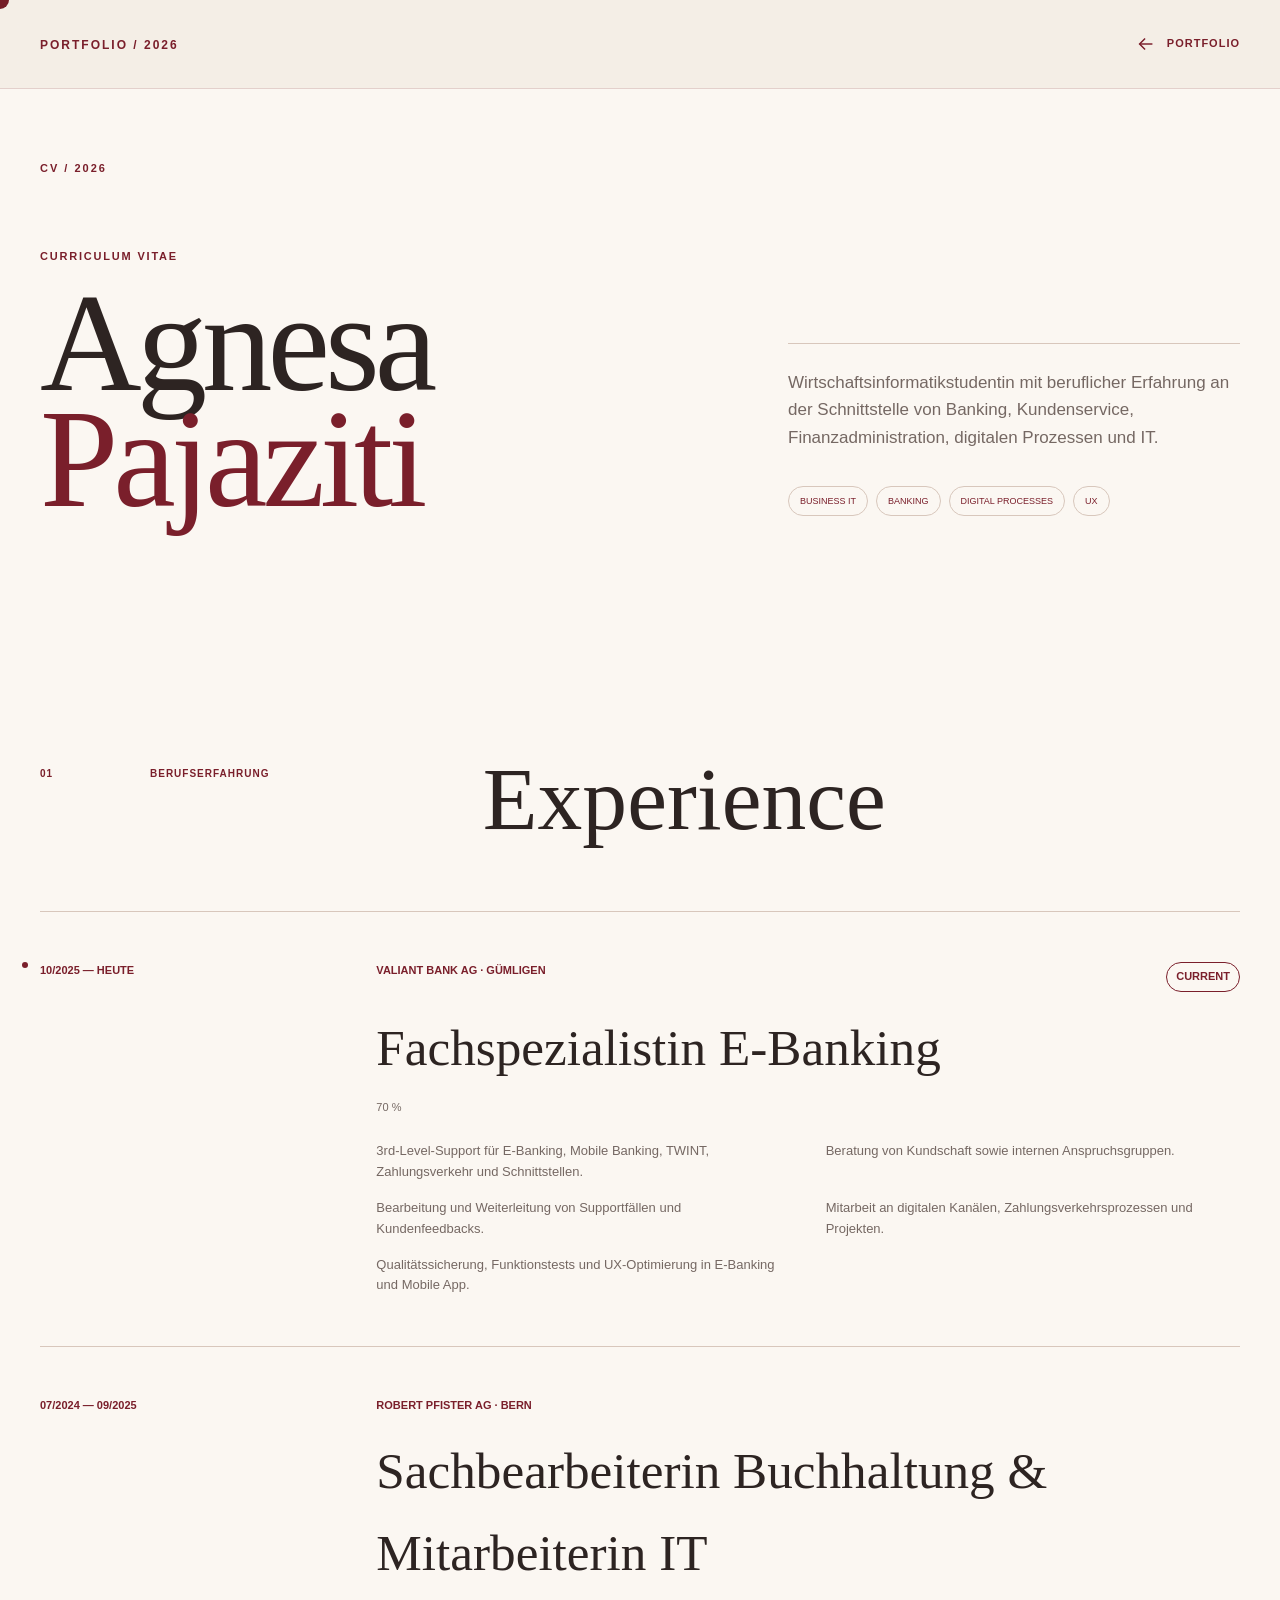
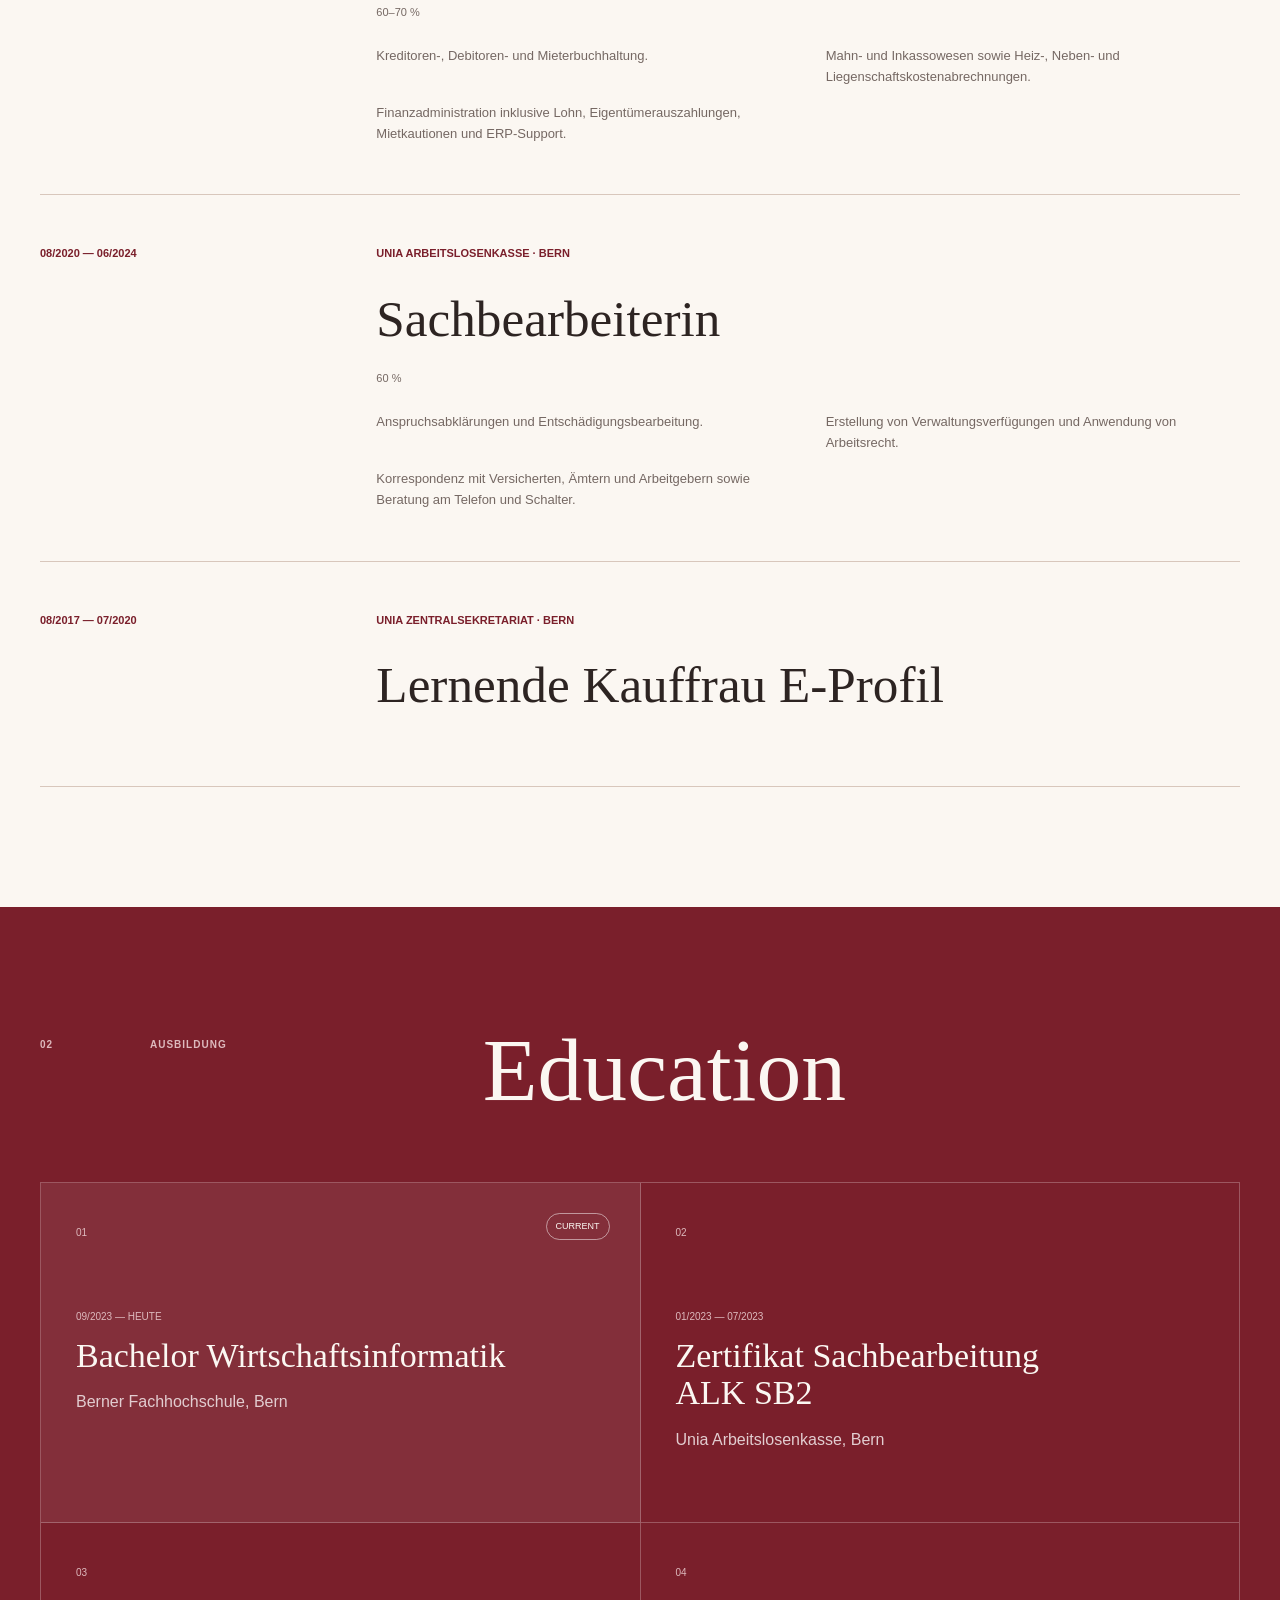
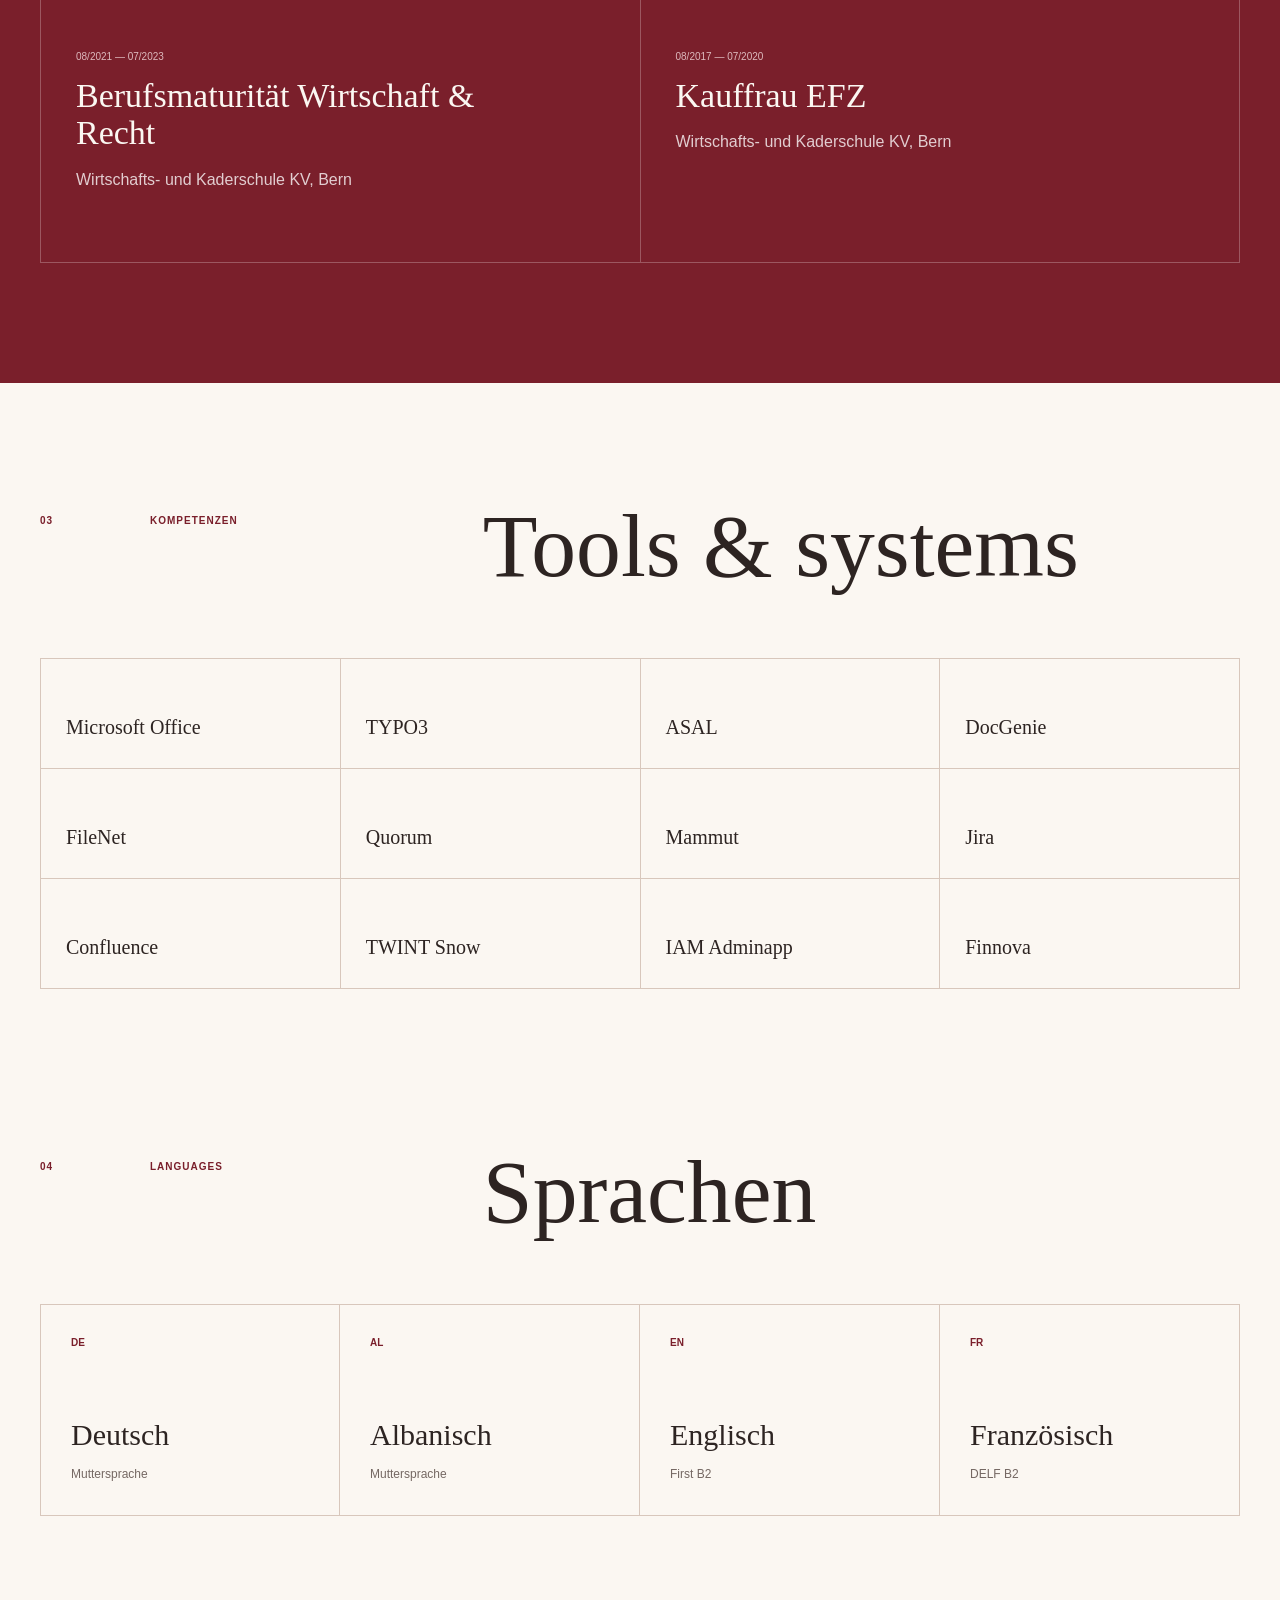
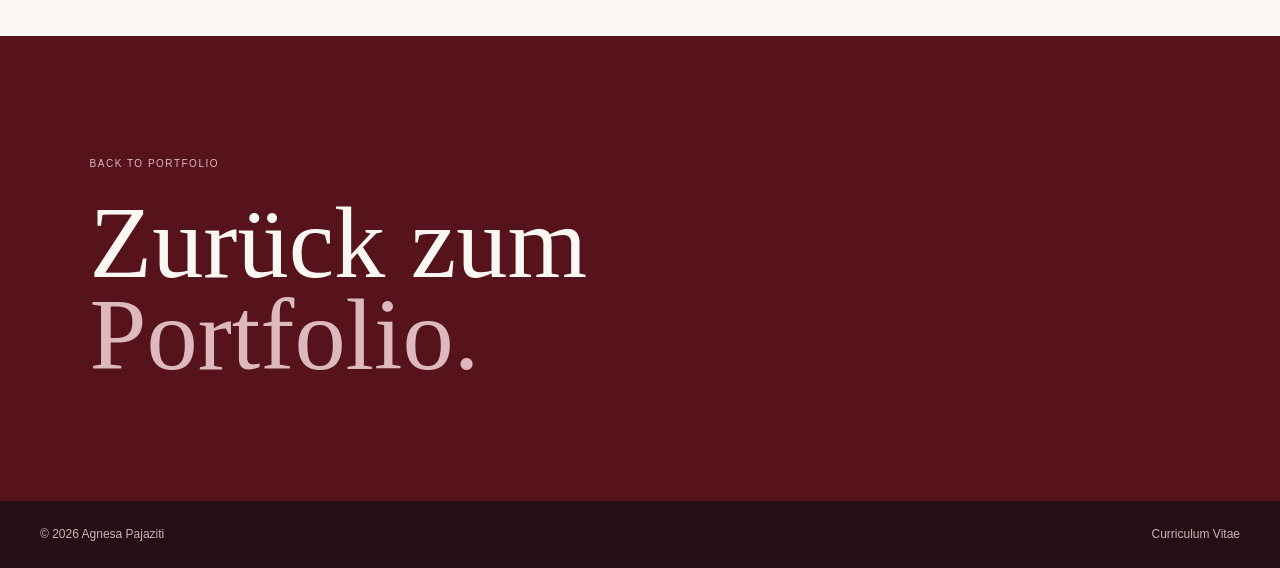
==== lebenslauf.html @ 3eca7904 "Add dedicated curriculum vitae page" ====
<!DOCTYPE html>
<html lang="de">

<head>
    <meta charset="UTF-8">

    <meta
        name="viewport"
        content="width=device-width, initial-scale=1.0"
    >

    <meta
        name="description"
        content="Lebenslauf und beruflicher Werdegang von Agnesa Pajaziti."
    >

    <title>Agnesa Pajaziti | Lebenslauf</title>

    <link
        rel="stylesheet"
        href="style.css"
    >
</head>

<body class="cv-page">

    <!-- CUSTOM CURSOR -->

    <div
        class="custom-cursor"
        id="custom-cursor"
        aria-hidden="true"
    >
        <span id="custom-cursor-text"></span>
    </div>


    <!-- HEADER -->

    <header class="site-header">

        <nav class="navbar">

            <a
                href="index.html"
                class="brand-block"
                data-cursor="BACK"
            >
                <span class="brand-subtitle">
                    Portfolio / 2026
                </span>
            </a>


            <a
                href="index.html"
                class="cv-back-link"
                data-cursor="BACK"
            >

                <svg
                    class="cv-back-arrow"
                    viewBox="0 0 24 24"
                    aria-hidden="true"
                >
                    <path d="M19 12 H5"></path>
                    <path d="M11 6 L5 12 L11 18"></path>
                </svg>

                Portfolio

            </a>

        </nav>

    </header>


    <main>

        <!-- CV HERO -->

        <section class="cv-hero">

            <div class="cv-hero-number">
                CV / 2026
            </div>


            <div class="cv-hero-layout">

                <div>

                    <p class="cv-kicker">
                        Curriculum Vitae
                    </p>

                    <h1>
                        Agnesa
                        <span>Pajaziti</span>
                    </h1>

                </div>


                <div class="cv-hero-intro">

                    <p>
                        Wirtschaftsinformatikstudentin mit beruflicher
                        Erfahrung an der Schnittstelle von Banking,
                        Kundenservice, Finanzadministration,
                        digitalen Prozessen und IT.
                    </p>


                    <div class="cv-hero-tags">

                        <span>
                            Business IT
                        </span>

                        <span>
                            Banking
                        </span>

                        <span>
                            Digital Processes
                        </span>

                        <span>
                            UX
                        </span>

                    </div>

                </div>

            </div>

        </section>


        <!-- WORK EXPERIENCE -->

        <section class="cv-section">

            <div class="cv-section-heading">

                <span>
                    01
                </span>

                <p>
                    Berufserfahrung
                </p>

                <h2>
                    Experience
                </h2>

            </div>


            <div class="cv-timeline">

                <!-- VALIANT -->

                <article class="cv-entry cv-entry-current">

                    <div class="cv-entry-date">
                        10/2025 — Heute
                    </div>


                    <div class="cv-entry-content">

                        <div class="cv-entry-top">

                            <p>
                                Valiant Bank AG · Gümligen
                            </p>

                            <span>
                                Current
                            </span>

                        </div>


                        <h3>
                            Fachspezialistin E-Banking
                        </h3>


                        <p class="cv-entry-percentage">
                            70 %
                        </p>


                        <div class="cv-entry-details">

                            <p>
                                3rd-Level-Support für E-Banking,
                                Mobile Banking, TWINT, Zahlungsverkehr
                                und Schnittstellen.
                            </p>

                            <p>
                                Beratung von Kundschaft sowie
                                internen Anspruchsgruppen.
                            </p>

                            <p>
                                Bearbeitung und Weiterleitung von
                                Supportfällen und Kundenfeedbacks.
                            </p>

                            <p>
                                Mitarbeit an digitalen Kanälen,
                                Zahlungsverkehrsprozessen und Projekten.
                            </p>

                            <p>
                                Qualitätssicherung, Funktionstests
                                und UX-Optimierung in E-Banking
                                und Mobile App.
                            </p>

                        </div>

                    </div>

                </article>


                <!-- ROBERT PFISTER -->

                <article class="cv-entry">

                    <div class="cv-entry-date">
                        07/2024 — 09/2025
                    </div>


                    <div class="cv-entry-content">

                        <p class="cv-company">
                            Robert Pfister AG · Bern
                        </p>


                        <h3>
                            Sachbearbeiterin Buchhaltung
                            & Mitarbeiterin IT
                        </h3>


                        <p class="cv-entry-percentage">
                            60–70 %
                        </p>


                        <div class="cv-entry-details">

                            <p>
                                Kreditoren-, Debitoren-
                                und Mieterbuchhaltung.
                            </p>

                            <p>
                                Mahn- und Inkassowesen sowie
                                Heiz-, Neben- und
                                Liegenschaftskostenabrechnungen.
                            </p>

                            <p>
                                Finanzadministration inklusive
                                Lohn, Eigentümerauszahlungen,
                                Mietkautionen und ERP-Support.
                            </p>

                        </div>

                    </div>

                </article>


                <!-- UNIA ALK -->

                <article class="cv-entry">

                    <div class="cv-entry-date">
                        08/2020 — 06/2024
                    </div>


                    <div class="cv-entry-content">

                        <p class="cv-company">
                            Unia Arbeitslosenkasse · Bern
                        </p>


                        <h3>
                            Sachbearbeiterin
                        </h3>


                        <p class="cv-entry-percentage">
                            60 %
                        </p>


                        <div class="cv-entry-details">

                            <p>
                                Anspruchsabklärungen und
                                Entschädigungsbearbeitung.
                            </p>

                            <p>
                                Erstellung von Verwaltungsverfügungen
                                und Anwendung von Arbeitsrecht.
                            </p>

                            <p>
                                Korrespondenz mit Versicherten,
                                Ämtern und Arbeitgebern sowie
                                Beratung am Telefon und Schalter.
                            </p>

                        </div>

                    </div>

                </article>


                <!-- APPRENTICESHIP -->

                <article class="cv-entry">

                    <div class="cv-entry-date">
                        08/2017 — 07/2020
                    </div>


                    <div class="cv-entry-content">

                        <p class="cv-company">
                            Unia Zentralsekretariat · Bern
                        </p>


                        <h3>
                            Lernende Kauffrau
                            E-Profil
                        </h3>

                    </div>

                </article>

            </div>

        </section>


        <!-- EDUCATION -->

        <section class="cv-section cv-section-dark">

            <div class="cv-section-inner">

                <div class="cv-section-heading">

                    <span>
                        02
                    </span>

                    <p>
                        Ausbildung
                    </p>

                    <h2>
                        Education
                    </h2>

                </div>


                <div class="education-grid">

                    <article class="education-card education-current">

                        <span class="education-number">
                            01
                        </span>


                        <p class="education-date">
                            09/2023 — Heute
                        </p>


                        <h3>
                            Bachelor
                            Wirtschaftsinformatik
                        </h3>


                        <p>
                            Berner Fachhochschule,
                            Bern
                        </p>


                        <span class="education-badge">
                            Current
                        </span>

                    </article>


                    <article class="education-card">

                        <span class="education-number">
                            02
                        </span>


                        <p class="education-date">
                            01/2023 — 07/2023
                        </p>


                        <h3>
                            Zertifikat
                            Sachbearbeitung ALK SB2
                        </h3>


                        <p>
                            Unia Arbeitslosenkasse,
                            Bern
                        </p>

                    </article>


                    <article class="education-card">

                        <span class="education-number">
                            03
                        </span>


                        <p class="education-date">
                            08/2021 — 07/2023
                        </p>


                        <h3>
                            Berufsmaturität
                            Wirtschaft & Recht
                        </h3>


                        <p>
                            Wirtschafts- und Kaderschule KV,
                            Bern
                        </p>

                    </article>


                    <article class="education-card">

                        <span class="education-number">
                            04
                        </span>


                        <p class="education-date">
                            08/2017 — 07/2020
                        </p>


                        <h3>
                            Kauffrau EFZ
                        </h3>


                        <p>
                            Wirtschafts- und Kaderschule KV,
                            Bern
                        </p>

                    </article>

                </div>

            </div>

        </section>


        <!-- TECH -->

        <section class="cv-section">

            <div class="cv-section-heading">

                <span>
                    03
                </span>

                <p>
                    Kompetenzen
                </p>

                <h2>
                    Tools & systems
                </h2>

            </div>


            <div class="cv-tool-grid">

                <span>Microsoft Office</span>
                <span>TYPO3</span>
                <span>ASAL</span>
                <span>DocGenie</span>
                <span>FileNet</span>
                <span>Quorum</span>
                <span>Mammut</span>
                <span>Jira</span>
                <span>Confluence</span>
                <span>TWINT Snow</span>
                <span>IAM Adminapp</span>
                <span>Finnova</span>

            </div>

        </section>


        <!-- LANGUAGES -->

        <section class="cv-section language-section">

            <div class="cv-section-heading">

                <span>
                    04
                </span>

                <p>
                    Languages
                </p>

                <h2>
                    Sprachen
                </h2>

            </div>


            <div class="language-grid">

                <article>

                    <span>
                        DE
                    </span>

                    <h3>
                        Deutsch
                    </h3>

                    <p>
                        Muttersprache
                    </p>

                </article>


                <article>

                    <span>
                        AL
                    </span>

                    <h3>
                        Albanisch
                    </h3>

                    <p>
                        Muttersprache
                    </p>

                </article>


                <article>

                    <span>
                        EN
                    </span>

                    <h3>
                        Englisch
                    </h3>

                    <p>
                        First B2
                    </p>

                </article>


                <article>

                    <span>
                        FR
                    </span>

                    <h3>
                        Französisch
                    </h3>

                    <p>
                        DELF B2
                    </p>

                </article>

            </div>

        </section>


        <!-- BACK -->

        <section class="cv-return-section">

            <p>
                Back to portfolio
            </p>


            <a
                href="index.html"
                data-cursor="BACK"
            >
                Zurück zum
                <span>Portfolio.</span>
            </a>

        </section>

    </main>


    <footer>

        <p>
            © 2026 Agnesa Pajaziti
        </p>

        <p>
            Curriculum Vitae
        </p>

    </footer>


    <script src="script.js"></script>

</body>

</html>
---- style.css ----
:root {
    --cream: #f4ede5;
    --cream-light: #fbf7f2;
    --cream-dark: #e7d9ce;

    --burgundy: #7a1f2b;
    --burgundy-dark: #56131c;
    --burgundy-soft: #b8898f;

    --text: #2d2422;
    --text-soft: #756863;

    --line: #d8c7bc;

    --max-width: 1280px;
    --header-height: 88px;

    --arrow-size: 30px;
}


/* =========================
   RESET
========================= */

* {
    box-sizing: border-box;
    margin: 0;
    padding: 0;
}

html {
    scroll-behavior: smooth;
}

body {
    font-family: Arial, Helvetica, sans-serif;
    background: var(--cream);
    color: var(--text);
    line-height: 1.6;
    overflow-x: hidden;
}

body.menu-open,
body.modal-open {
    overflow: hidden;
}

a {
    color: inherit;
    text-decoration: none;
}

button,
input,
textarea {
    font: inherit;
}

ul {
    list-style: none;
}


/* =========================
   CUSTOM CURSOR
========================= */

.custom-cursor {
    position: fixed;

    top: 0;
    left: 0;

    z-index: 9999;

    width: 18px;
    height: 18px;

    display: flex;

    align-items: center;
    justify-content: center;

    border-radius: 50%;

    background: var(--burgundy);

    color: white;

    font-size: 0;

    font-weight: 700;

    letter-spacing: 1px;

    pointer-events: none;

    transform:
        translate(-50%, -50%);

    transition:
        width 0.25s ease,
        height 0.25s ease,
        background-color 0.25s ease,
        font-size 0.25s ease;

    mix-blend-mode: multiply;
}

.custom-cursor.is-active {
    width: 72px;
    height: 72px;

    font-size: 9px;

    background:
        rgba(122, 31, 43, 0.9);

    mix-blend-mode: normal;
}


/* =========================
   HEADER
========================= */

.site-header {
    position: fixed;

    top: 0;
    left: 0;

    width: 100%;

    z-index: 1000;

    background:
        rgba(244, 237, 229, 0.92);

    border-bottom:
        1px solid
        rgba(122, 31, 43, 0.14);

    backdrop-filter:
        blur(14px);

    -webkit-backdrop-filter:
        blur(14px);
}

.navbar {
    max-width:
        var(--max-width);

    min-height:
        var(--header-height);

    margin:
        0 auto;

    padding:
        16px 40px;

    display: flex;

    align-items: center;

    justify-content:
        space-between;
}

.brand-subtitle {
    font-size: 12px;

    font-weight: 700;

    letter-spacing: 2px;

    text-transform:
        uppercase;

    color:
        var(--burgundy);
}


/* =========================
   MENU
========================= */

.menu-area {
    display: flex;

    align-items: center;

    gap: 14px;
}

.menu-label {
    font-size: 10px;

    font-weight: 700;

    letter-spacing: 1.8px;

    color:
        var(--burgundy);
}

.menu-toggle {
    width: 44px;
    height: 44px;

    padding: 10px;

    border:
        1px solid
        rgba(122, 31, 43, 0.25);

    border-radius: 50%;

    background: transparent;

    cursor: pointer;
}

.menu-toggle span {
    display: block;

    width: 20px;
    height: 1.5px;

    margin: 5px auto;

    background:
        var(--burgundy);

    transition:
        transform 0.3s ease,
        opacity 0.3s ease;
}

.menu-toggle.is-active
span:nth-child(1) {
    transform:
        translateY(6.5px)
        rotate(45deg);
}

.menu-toggle.is-active
span:nth-child(2) {
    opacity: 0;
}

.menu-toggle.is-active
span:nth-child(3) {
    transform:
        translateY(-6.5px)
        rotate(-45deg);
}


/* =========================
   NAVIGATION
========================= */

.nav-links {
    position: fixed;

    top:
        var(--header-height);

    right: 0;

    width: 28vw;

    min-height:
        calc(
            100vh -
            var(--header-height)
        );

    padding:
        30px 35px;

    background:
        var(--cream-light);

    border-left:
        1px solid
        var(--line);

    opacity: 0;

    visibility: hidden;

    transform:
        translateX(100%);

    pointer-events: none;

    transition:
        opacity 0.4s ease,
        transform 0.4s ease,
        visibility 0.4s ease;
}

.nav-links.is-open {
    opacity: 1;

    visibility: visible;

    transform:
        translateX(0);

    pointer-events: auto;
}

.nav-links li {
    border-bottom:
        1px solid
        var(--line);
}

.nav-links a {
    display: block;

    padding:
        18px 0;

    font-family:
        Georgia,
        "Times New Roman",
        serif;

    font-size: 28px;

    transition:
        color 0.25s ease,
        padding-left 0.25s ease;
}

.nav-links a:hover {
    color:
        var(--burgundy);

    padding-left:
        8px;
}


/* =========================
   ARROWS
========================= */

.arrow-icon {
    width:
        var(--arrow-size);

    height:
        var(--arrow-size);

    display: block;

    fill: none;

    stroke: currentColor;

    stroke-width: 1.8;

    stroke-linecap:
        square;

    stroke-linejoin:
        miter;
}


/* =========================
   HERO
========================= */

.hero {
    position: relative;

    min-height: 100vh;

    padding:
        150px 7% 80px;

    display: flex;

    align-items: center;

    overflow: hidden;

    background:
        var(--cream-light);
}

.hero-main {
    position: relative;

    z-index: 4;

    width: 100%;

    max-width:
        var(--max-width);

    margin:
        0 auto;

    display: grid;

    grid-template-columns:
        1.15fr 0.85fr;

    align-items: center;
}

.hero-label {
    margin-bottom: 22px;

    font-size: 13px;

    font-weight: 700;

    letter-spacing: 2px;

    text-transform:
        uppercase;

    color:
        var(--burgundy);
}

.hero h1 {
    margin-bottom: 55px;

    font-family:
        Georgia,
        "Times New Roman",
        serif;

    font-size:
        clamp(
            75px,
            9vw,
            145px
        );

    font-weight: 400;

    line-height: 0.84;

    letter-spacing: -5px;
}

.hero h1 span {
    display: block;

    margin-left: 12%;

    color:
        var(--burgundy);
}

.hero-bottom {
    display: grid;

    grid-template-columns:
        1fr 0.6fr;

    gap: 50px;

    align-items: end;
}

.hero-description {
    max-width: 600px;

    color:
        var(--text-soft);
}

.hero-link {
    justify-self: end;

    display: flex;

    align-items: center;

    gap: 15px;

    padding-bottom: 7px;

    border-bottom:
        1px solid
        var(--burgundy);

    color:
        var(--burgundy);

    font-weight: 700;
}


/* HERO DECORATION */

.hero-background-word {
    position: absolute;

    right: -4%;
    bottom: -20%;

    z-index: 0;

    font-family:
        Georgia,
        "Times New Roman",
        serif;

    font-size:
        min(43vw, 650px);

    line-height: 1;

    color:
        rgba(122, 31, 43, 0.035);

    user-select: none;
}

.hero-orb {
    position: absolute;

    right: 7%;
    top: 18%;

    width: 410px;
    height: 410px;

    border-radius:
        58% 42% 55% 45% /
        45% 55% 45% 55%;

    background:
        rgba(122, 31, 43, 0.08);

    animation:
        blobMove
        10s
        ease-in-out
        infinite;
}

@keyframes blobMove {

    0%,
    100% {
        border-radius:
            58% 42% 55% 45% /
            45% 55% 45% 55%;
    }

    50% {
        border-radius:
            40% 60% 42% 58% /
            55% 42% 58% 45%;
    }
}

.hero-grid-decoration {
    position: absolute;

    right: 15%;
    top: 22%;

    width: 250px;
    height: 250px;

    opacity: 0.15;

    background-image:
        linear-gradient(
            rgba(122, 31, 43, 0.3) 1px,
            transparent 1px
        ),
        linear-gradient(
            90deg,
            rgba(122, 31, 43, 0.3) 1px,
            transparent 1px
        );

    background-size:
        25px 25px;
}


/* =========================
   HERO CARDS
========================= */

.hero-cards {
    position: relative;

    height: 520px;

    perspective: 1000px;
}

.hero-card {
    position: absolute;

    width: 235px;

    min-height: 155px;

    padding: 23px;

    display: flex;

    flex-direction: column;

    justify-content:
        space-between;

    border:
        1px solid
        rgba(122, 31, 43, 0.25);

    background:
        rgba(251, 247, 242, 0.82);

    backdrop-filter:
        blur(13px);

    -webkit-backdrop-filter:
        blur(13px);

    box-shadow:
        0 25px 60px
        rgba(45, 36, 34, 0.08);

    transition:
        transform 0.3s ease;
}

.hero-card span {
    font-size: 10px;

    font-weight: 700;

    color:
        var(--burgundy);
}

.hero-card p {
    margin-top: 28px;

    font-family:
        Georgia,
        "Times New Roman",
        serif;

    font-size: 29px;
}

.hero-card strong {
    font-size: 11px;

    text-transform:
        uppercase;

    letter-spacing: 1px;

    color:
        var(--text-soft);
}

.hero-card-one {
    top: 20px;
    right: 50px;

    transform:
        rotate(4deg);
}

.hero-card-two {
    top: 190px;
    left: 15px;

    transform:
        rotate(-6deg);
}

.hero-card-three {
    right: 0;
    bottom: 15px;

    transform:
        rotate(3deg);
}


/* =========================
   TICKER
========================= */

.ticker-section {
    overflow: hidden;

    padding:
        24px 0;

    background:
        var(--burgundy);

    color:
        var(--cream-light);
}

.ticker-track {
    width:
        max-content;

    animation:
        ticker
        30s
        linear
        infinite;
}

.ticker-content {
    display: flex;

    align-items: center;

    gap: 30px;

    white-space: nowrap;

    font-family:
        Georgia,
        "Times New Roman",
        serif;

    font-size: 24px;
}

.ticker-content i {
    font-family:
        Arial,
        Helvetica,
        sans-serif;

    font-size: 7px;

    color:
        #e2bdc0;
}

.ticker-outline {
    color: transparent;

    -webkit-text-stroke:
        1px
        #f4ede5;
}

@keyframes ticker {

    from {
        transform:
            translateX(0);
    }

    to {
        transform:
            translateX(-50%);
    }
}


/* =========================
   COMMON
========================= */

.editorial-section,
.experience-inner,
.skills-section,
.projects-section,
.github-inner {
    max-width:
        var(--max-width);

    margin:
        0 auto;

    padding:
        130px 40px;
}

.section-number {
    margin-bottom: 65px;

    font-size: 12px;

    font-weight: 700;

    letter-spacing: 2px;

    color:
        var(--burgundy);
}

.section-heading {
    display: grid;

    grid-template-columns:
        0.35fr 1fr;

    gap: 50px;

    margin-bottom: 80px;
}

.section-heading > p {
    padding-top: 12px;

    font-size: 13px;

    font-weight: 700;

    text-transform: uppercase;

    letter-spacing: 1.5px;

    color:
        var(--burgundy);
}

.section-heading h2 {
    font-family:
        Georgia,
        "Times New Roman",
        serif;

    font-size:
        clamp(
            52px,
            7vw,
            95px
        );

    line-height: 0.95;

    font-weight: 400;
}

.section-heading h2 span {
    display: block;

    color:
        var(--burgundy);
}


/* =========================
   BIOGRAPHY
========================= */

.bio-layout {
    display: grid;

    grid-template-columns:
        0.8fr 1.2fr;

    gap: 70px;

    align-items: start;
}

.bio-image-frame {
    position: relative;

    padding: 12px;

    overflow: hidden;

    border:
        1px solid
        var(--line);

    background:
        var(--cream-light);
}

.bio-image {
    position: relative;

    z-index: 1;

    display: block;

    width: 100%;
    height: auto;

    object-fit: contain;

    object-position:
        center top;

    transition:
        transform 0.6s ease;
}

.bio-image-frame:hover
.bio-image {
    transform:
        scale(1.02);
}


/* AP INITIALS */

.image-number {
    position: absolute;

    right: 18px;
    bottom: 4px;

    z-index: 2;

    font-family:
        Georgia,
        "Times New Roman",
        serif;

    font-size:
        clamp(
            70px,
            8vw,
            120px
        );

    font-weight: 400;

    line-height: 1;

    color:
        rgba(122, 31, 43, 0.72);

    text-shadow:
        0 1px 0
        rgba(251, 247, 242, 0.7);

    pointer-events: none;
}

.bio-image-caption {
    margin-top: 12px;

    display: flex;

    flex-direction: column;

    font-size: 10px;

    text-transform:
        uppercase;

    color:
        var(--burgundy);
}

.bio-content {
    padding-top: 35px;

    border-top:
        1px solid
        var(--line);
}

.large-text {
    margin-bottom: 50px;

    font-family:
        Georgia,
        "Times New Roman",
        serif;

    font-size: 34px;

    line-height: 1.35;
}

.bio-small-text {
    display: grid;

    grid-template-columns:
        repeat(2, 1fr);

    gap: 40px;

    color:
        var(--text-soft);
}

.bio-tags {
    margin-top: 55px;

    display: flex;

    flex-wrap: wrap;

    gap: 10px;
}

.bio-tags span {
    padding:
        8px 14px;

    border:
        1px solid
        var(--line);

    border-radius: 100px;

    font-size: 10px;

    text-transform:
        uppercase;

    color:
        var(--burgundy);
}


/* =========================
   EXPERIENCE
========================= */

.experience-section {
    background:
        var(--cream-dark);
}

.current-grid {
    display: grid;

    grid-template-columns:
        1.15fr 0.85fr;

    gap: 20px;

    margin-bottom: 25px;
}

.current-card {
    position: relative;

    min-height: 500px;

    padding: 38px;

    display: flex;

    flex-direction: column;

    overflow: hidden;

    border:
        1px solid
        #cbb5a7;

    transition:
        transform 0.4s ease,
        box-shadow 0.4s ease;
}

.current-card:hover {
    transform:
        translateY(-8px);

    box-shadow:
        0 30px 60px
        rgba(45, 36, 34, 0.1);
}

.current-work {
    background:
        var(--burgundy);

    color:
        var(--cream-light);
}

.current-study {
    background:
        var(--cream-light);
}

.current-card-top {
    position: relative;

    z-index: 2;

    display: flex;

    align-items: center;

    justify-content:
        space-between;

    gap: 15px;

    font-size: 10px;

    font-weight: 700;

    letter-spacing: 1px;

    text-transform: uppercase;
}

.current-work
.current-card-top {
    color:
        #e6c9cc;
}

.current-study
.current-card-top {
    color:
        var(--burgundy);
}

.live-indicator {
    display: flex;

    align-items: center;

    gap: 7px;
}

.live-indicator i {
    width: 7px;
    height: 7px;

    border-radius: 50%;

    background:
        #f0c3c7;

    animation:
        livePulse
        1.8s
        ease
        infinite;
}

@keyframes livePulse {

    50% {
        box-shadow:
            0 0 0 7px
            rgba(240, 195, 199, 0);
    }

    0%,
    100% {
        box-shadow:
            0 0 0 0
            rgba(240, 195, 199, 0.35);
    }
}

.current-card-number {
    position: absolute;

    right: -10px;
    bottom: -70px;

    font-family:
        Georgia,
        "Times New Roman",
        serif;

    font-size: 260px;

    line-height: 1;

    color:
        rgba(255, 255, 255, 0.04);

    pointer-events: none;
}

.current-study
.current-card-number {
    color:
        rgba(122, 31, 43, 0.045);
}

.current-company {
    position: relative;

    z-index: 2;

    margin-top: 85px;

    margin-bottom: 13px;

    font-size: 11px;

    font-weight: 700;

    text-transform: uppercase;

    letter-spacing: 1px;
}

.current-card h3 {
    position: relative;

    z-index: 2;

    margin-bottom: 28px;

    font-family:
        Georgia,
        "Times New Roman",
        serif;

    font-size:
        clamp(
            38px,
            4vw,
            58px
        );

    font-weight: 400;

    line-height: 1;
}

.current-card h3 span {
    display: block;
}

.current-description {
    position: relative;

    z-index: 2;

    max-width: 570px;

    font-size: 14px;
}

.current-work
.current-description {
    color:
        #e7d2d4;
}

.current-study
.current-description {
    color:
        var(--text-soft);
}

.current-tags {
    position: relative;

    z-index: 2;

    margin-top: auto;

    padding-top: 35px;

    display: flex;

    flex-wrap: wrap;

    gap: 8px;
}

.current-tags span {
    padding:
        6px 10px;

    border:
        1px solid
        currentColor;

    border-radius: 100px;

    font-size: 9px;

    text-transform:
        uppercase;

    letter-spacing: 0.7px;
}


/* CAREER LINK */

.career-link {
    min-height: 220px;

    padding:
        35px 38px;

    display: flex;

    align-items: flex-end;

    justify-content:
        space-between;

    gap: 50px;

    border:
        1px solid
        #cbb5a7;

    background:
        transparent;

    transition:
        background-color 0.35s ease,
        color 0.35s ease,
        transform 0.35s ease;
}

.career-link:hover {
    background:
        var(--text);

    color:
        var(--cream-light);

    transform:
        translateY(-4px);
}

.career-link-label {
    display: block;

    margin-bottom: 30px;

    font-size: 10px;

    font-weight: 700;

    letter-spacing: 1.5px;

    color:
        var(--burgundy);
}

.career-link:hover
.career-link-label {
    color:
        #ddb9bd;
}

.career-link h3 {
    margin-bottom: 10px;

    font-family:
        Georgia,
        "Times New Roman",
        serif;

    font-size:
        clamp(
            40px,
            5vw,
            65px
        );

    font-weight: 400;
}

.career-link p {
    max-width: 540px;

    color:
        var(--text-soft);
}

.career-link:hover p {
    color:
        #d6c9c3;
}

.career-link-action {
    flex-shrink: 0;

    display: flex;

    align-items: center;

    gap: 18px;

    padding-bottom: 8px;

    border-bottom:
        1px solid
        currentColor;

    font-size: 13px;

    font-weight: 700;
}

.career-arrow {
    width: 32px;
    height: 32px;

    fill: none;

    stroke: currentColor;

    stroke-width: 1.6;
}


/* =========================
   SKILLS
========================= */

.skills-section {
    max-width: none;

    padding-left:
        max(
            7%,
            calc(
                (100vw - var(--max-width))
                / 2 + 40px
            )
        );

    padding-right:
        max(
            7%,
            calc(
                (100vw - var(--max-width))
                / 2 + 40px
            )
        );

    background:
        var(--burgundy);

    color:
        var(--cream-light);
}

.skills-section
.section-number,
.skills-section
.section-heading > p {
    color:
        #ddb9bd;
}

.skills-section
.section-heading h2 span {
    color:
        #e7c9cc;
}

.skills-grid {
    display: grid;

    grid-template-columns:
        repeat(2, 1fr);

    border-top:
        1px solid
        rgba(255, 255, 255, 0.25);
}

.skill-item {
    position: relative;

    min-height: 280px;

    padding:
        45px 30px;

    overflow: hidden;

    border-bottom:
        1px solid
        rgba(255, 255, 255, 0.25);

    transition:
        padding-left 0.35s ease,
        background-color 0.35s ease;
}

.skill-item:nth-child(odd) {
    border-right:
        1px solid
        rgba(255, 255, 255, 0.25);
}

.skill-item:hover {
    padding-left: 45px;

    background:
        rgba(255, 255, 255, 0.05);
}

.skill-number {
    position: relative;

    z-index: 2;

    display: block;

    margin-bottom: 55px;

    font-size: 11px;
}

.skill-item h3,
.skill-item p {
    position: relative;

    z-index: 2;
}

.skill-item h3 {
    margin-bottom: 12px;

    font-family:
        Georgia,
        "Times New Roman",
        serif;

    font-size: 35px;

    font-weight: 400;
}

.skill-item p {
    color:
        #e1c7ca;
}

.skill-background-number {
    position: absolute;

    right: -10px;
    bottom: -55px;

    font-family:
        Georgia,
        "Times New Roman",
        serif;

    font-size: 210px;

    line-height: 1;

    color:
        rgba(255, 255, 255, 0.04);

    transition:
        transform 0.4s ease;
}

.skill-item:hover
.skill-background-number {
    transform:
        translateY(-15px)
        rotate(-4deg);
}


/* =========================
   PROJECTS
========================= */

.project-showcase {
    display: flex;

    flex-direction: column;

    gap: 110px;
}

.project-feature {
    display: grid;

    grid-template-columns:
        1.15fr 0.85fr;

    gap: 65px;

    align-items: center;
}

.project-feature-reverse
.project-visual {
    grid-column: 2;

    grid-row: 1;
}

.project-feature-reverse
.project-details {
    grid-column: 1;

    grid-row: 1;
}

.project-visual {
    min-height: 500px;

    padding: 55px;

    display: flex;

    align-items: center;

    justify-content: center;

    border:
        1px solid
        var(--line);

    perspective: 1000px;

    transform-style:
        preserve-3d;

    will-change:
        transform;

    transition:
        transform 0.18s ease-out,
        box-shadow 0.35s ease;
}

.project-visual:hover {
    box-shadow:
        0 30px 65px
        rgba(45, 36, 34, 0.13);
}

.project-visual-casasierra {
    background:
        linear-gradient(
            135deg,
            #eadccf,
            #d8c7b7
        );
}

.project-visual-fairflat {
    background:
        linear-gradient(
            135deg,
            var(--burgundy),
            var(--burgundy-dark)
        );
}


/* BROWSER */

.browser-mockup {
    width: 100%;

    overflow: hidden;

    border-radius: 18px;

    background: white;

    box-shadow:
        0 25px 55px
        rgba(45, 36, 34, 0.13);

    transform:
        translateZ(25px);

    transition:
        transform 0.3s ease;
}

.project-visual:hover
.browser-mockup {
    transform:
        translateZ(38px)
        scale(1.01);
}

.browser-topbar {
    min-height: 52px;

    padding:
        0 18px;

    display: grid;

    grid-template-columns:
        80px 1fr 80px;

    align-items: center;

    background:
        #eee9e4;
}

.browser-controls {
    display: flex;

    gap: 7px;
}

.browser-controls span {
    width: 10px;
    height: 10px;

    border-radius: 50%;

    background:
        var(--burgundy-soft);
}

.browser-address {
    padding: 6px;

    border-radius: 8px;

    background: white;

    text-align: center;

    font-size: 10px;
}

.project-preview-image {
    display: block;

    width: 100%;
}


/* FAIRFLAT */

.fairflat-device {
    position: relative;

    width:
        min(310px, 85%);

    padding: 13px;

    border:
        2px solid #333;

    border-radius: 45px;

    background: #111;

    box-shadow:
        0 30px 60px
        rgba(0, 0, 0, 0.3);

    transform:
        translateZ(25px);

    transition:
        transform 0.3s ease,
        box-shadow 0.3s ease;
}

.project-visual:hover
.fairflat-device {
    transform:
        translateZ(42px)
        scale(1.025);

    box-shadow:
        0 38px 75px
        rgba(0, 0, 0, 0.4);
}

.fairflat-device::before {
    content: "";

    position: absolute;

    top: 18px;
    left: 50%;

    z-index: 2;

    width: 82px;
    height: 22px;

    transform:
        translateX(-50%);

    border-radius: 20px;

    background: #090909;
}

.fairflat-device-screen {
    overflow: hidden;

    border-radius: 34px;

    aspect-ratio:
        9 / 19.5;

    background: white;
}

.fairflat-preview-image {
    display: block;

    width: 100%;
    height: 100%;

    object-fit: cover;
}


/* PROJECT DETAILS */

.project-meta {
    margin-bottom: 50px;

    padding-bottom: 14px;

    display: flex;

    align-items: center;

    justify-content:
        space-between;

    border-bottom:
        1px solid
        var(--line);

    font-size: 10px;

    font-weight: 700;

    text-transform:
        uppercase;

    color:
        var(--burgundy);
}

.project-details h3 {
    margin-bottom: 28px;

    font-family:
        Georgia,
        "Times New Roman",
        serif;

    font-size:
        clamp(
            50px,
            5vw,
            76px
        );

    font-weight: 400;
}

.project-description {
    margin-bottom: 50px;

    color:
        var(--text-soft);
}

.project-footer {
    padding:
        18px 0;

    display: flex;

    align-items: center;

    justify-content:
        space-between;

    gap: 25px;

    border-top:
        1px solid
        var(--line);
}

.project-tech {
    font-size: 10px;

    font-weight: 700;

    text-transform:
        uppercase;

    color:
        var(--burgundy);
}


/* PROJECT VIEW BUTTON */

.project-modal-trigger {
    flex-shrink: 0;

    padding:
        9px 15px;

    display: inline-flex;

    align-items: center;

    gap: 9px;

    border:
        1px solid
        var(--burgundy);

    border-radius: 100px;

    background: transparent;

    color:
        var(--burgundy);

    font-size: 10px;

    font-weight: 700;

    letter-spacing: 0.6px;

    text-transform:
        uppercase;

    cursor: pointer;

    transition:
        background-color 0.25s ease,
        color 0.25s ease,
        gap 0.25s ease;
}

.project-modal-trigger:hover {
    gap: 13px;

    background:
        var(--burgundy);

    color:
        var(--cream-light);
}

.project-button-arrow {
    width: 17px;
    height: 17px;

    fill: none;

    stroke: currentColor;

    stroke-width: 1.7;
}


/* =========================
   GITHUB
========================= */

.github-section {
    background:
        var(--cream-light);

    border-top:
        1px solid
        var(--line);
}

.github-intro {
    margin-bottom: 35px;

    padding-bottom: 25px;

    display: flex;

    justify-content:
        space-between;

    gap: 40px;

    border-bottom:
        1px solid
        var(--line);

    color:
        var(--text-soft);
}

.github-profile-link {
    display: flex;

    align-items: center;

    gap: 10px;

    color:
        var(--burgundy);

    font-weight: 700;
}

.github-status {
    margin-bottom: 22px;

    min-height: 20px;

    font-size: 10px;

    text-transform: uppercase;

    letter-spacing: 0.8px;

    color:
        var(--text-soft);
}

.github-grid {
    display: grid;

    grid-template-columns:
        repeat(3, 1fr);
}

.github-card {
    min-height: 320px;

    padding: 30px;

    display: flex;

    flex-direction: column;

    border:
        1px solid
        var(--line);

    margin-right: -1px;

    background:
        var(--cream);

    transition:
        transform 0.3s ease,
        box-shadow 0.3s ease;
}

.github-card:hover {
    transform:
        translateY(-8px);

    box-shadow:
        0 20px 40px
        rgba(45, 36, 34, 0.08);
}

.github-card-top {
    display: flex;

    align-items: center;

    justify-content:
        space-between;

    font-size: 10px;

    color:
        var(--burgundy);
}

.github-card h3 {
    margin-top: 50px;

    font-family:
        Georgia,
        "Times New Roman",
        serif;

    font-size: 28px;

    font-weight: 400;

    overflow-wrap:
        anywhere;
}

.github-description {
    margin-top: 15px;

    color:
        var(--text-soft);

    font-size: 13px;
}

.github-card-footer {
    margin-top: auto;

    padding-top: 15px;

    display: flex;

    align-items: center;

    justify-content:
        space-between;

    gap: 15px;

    border-top:
        1px solid
        var(--line);
}

.github-updated {
    font-size: 9px;

    font-weight: 700;

    text-transform:
        uppercase;

    color:
        var(--burgundy);
}

.github-open {
    width: 21px;
    height: 21px;

    color:
        var(--burgundy);
}


/* =========================
   CONTACT
========================= */

.contact-section {
    padding:
        130px 7%;

    background:
        var(--burgundy-dark);

    color:
        var(--cream-light);
}

.contact-inner {
    max-width:
        var(--max-width);

    margin:
        0 auto;
}

.contact-header {
    margin-bottom: 70px;
}

.contact-label {
    margin-bottom: 30px;

    font-size: 11px;

    text-transform: uppercase;

    letter-spacing: 2px;

    color:
        #ddb9bd;
}

.contact-header h2 {
    margin-bottom: 35px;

    font-family:
        Georgia,
        "Times New Roman",
        serif;

    font-size:
        clamp(
            55px,
            8vw,
            105px
        );

    font-weight: 400;

    line-height: 0.95;
}

.contact-header h2 span {
    display: block;

    color:
        #ddb9bd;
}

.contact-text {
    max-width: 600px;

    color:
        #dbc7c9;
}

.contact-form {
    display: grid;

    grid-template-columns:
        repeat(2, 1fr);

    column-gap: 55px;

    border-top:
        1px solid
        rgba(255, 255, 255, 0.25);
}

.form-group {
    padding: 32px 0;

    border-bottom:
        1px solid
        rgba(255, 255, 255, 0.25);
}

.form-group-message {
    grid-column:
        1 / -1;
}

.form-group label {
    display: block;

    margin-bottom: 14px;

    font-size: 10px;

    text-transform: uppercase;

    color:
        #ddb9bd;
}

.form-group input,
.form-group textarea {
    width: 100%;

    border: 0;

    outline: 0;

    background: transparent;

    color: white;

    font-family:
        Georgia,
        "Times New Roman",
        serif;

    font-size: 27px;
}

.form-group textarea {
    min-height: 170px;

    resize: vertical;
}

.form-error {
    min-height: 20px;

    margin-top: 8px;

    color:
        #ffb2b2;

    font-size: 10px;
}

.message-meta,
.form-footer,
.contact-direct {
    display: flex;

    justify-content:
        space-between;

    align-items: center;
}

.character-count {
    font-size: 10px;

    color:
        #cdb4b7;
}

.form-footer {
    grid-column:
        1 / -1;

    padding-top: 30px;
}

.form-status {
    font-size: 12px;

    color:
        #ddb9bd;
}

.contact-submit {
    display: flex;

    gap: 14px;

    align-items: center;

    padding: 12px 0;

    border: 0;

    border-bottom:
        1px solid white;

    background: transparent;

    color: white;

    font-weight: 700;

    cursor: pointer;
}

.contact-direct {
    margin-top: 70px;

    padding-top: 20px;

    border-top:
        1px solid
        rgba(255, 255, 255, 0.25);

    font-size: 11px;
}


/* =========================
   PROJECT MODAL
========================= */

.project-modal {
    position: fixed;

    inset: 0;

    z-index: 3000;

    display: flex;

    align-items: center;

    justify-content: center;

    padding: 40px;

    opacity: 0;

    visibility: hidden;

    pointer-events: none;

    transition:
        opacity 0.3s ease,
        visibility 0.3s ease;
}

.project-modal.is-open {
    opacity: 1;

    visibility: visible;

    pointer-events: auto;
}

.project-modal-backdrop {
    position: absolute;

    inset: 0;

    background:
        rgba(36, 16, 20, 0.72);

    backdrop-filter:
        blur(7px);
}

.project-modal-dialog {
    position: relative;

    z-index: 2;

    width:
        min(1100px, 100%);

    max-height:
        calc(100vh - 80px);

    overflow-y: auto;

    padding: 60px;

    background:
        var(--cream-light);
}

.project-modal-close {
    position: absolute;

    top: 22px;
    right: 22px;

    width: 45px;
    height: 45px;

    border:
        1px solid
        var(--line);

    border-radius: 50%;

    background: transparent;

    color:
        var(--burgundy);

    font-size: 28px;

    cursor: pointer;
}

.project-modal-meta {
    display: flex;

    justify-content:
        space-between;

    padding-bottom: 14px;

    border-bottom:
        1px solid
        var(--line);

    color:
        var(--burgundy);

    font-size: 10px;
}

.project-modal-dialog h2 {
    margin:
        45px 0 25px;

    font-family:
        Georgia,
        "Times New Roman",
        serif;

    font-size:
        clamp(
            60px,
            8vw,
            105px
        );

    font-weight: 400;

    color:
        var(--burgundy);
}

.project-modal-intro {
    max-width: 700px;

    margin-bottom: 50px;

    color:
        var(--text-soft);
}

.project-modal-grid {
    display: grid;

    grid-template-columns:
        repeat(3, 1fr);
}

.modal-detail {
    padding: 28px;

    border:
        1px solid
        var(--line);

    margin-right: -1px;
}

.modal-detail span {
    font-size: 10px;

    color:
        var(--burgundy);
}

.modal-detail h3 {
    margin:
        45px 0 15px;

    font-family:
        Georgia,
        "Times New Roman",
        serif;

    font-size: 25px;

    font-weight: 400;
}

.modal-detail p {
    color:
        var(--text-soft);

    font-size: 13px;
}

.project-modal-footer {
    margin-top: 35px;

    padding-top: 18px;

    display: flex;

    justify-content:
        space-between;

    border-top:
        1px solid
        var(--line);

    color:
        var(--burgundy);

    font-size: 10px;

    text-transform: uppercase;
}


/* =========================
   CV PAGE
========================= */

.cv-page {
    background:
        var(--cream-light);
}

.cv-back-link {
    display: flex;

    align-items: center;

    gap: 10px;

    color:
        var(--burgundy);

    font-size: 11px;

    font-weight: 700;

    text-transform:
        uppercase;

    letter-spacing: 1px;
}

.cv-back-arrow {
    width: 22px;
    height: 22px;

    fill: none;

    stroke: currentColor;

    stroke-width: 1.6;
}


/* CV HERO */

.cv-hero {
    max-width:
        var(--max-width);

    margin:
        0 auto;

    padding:
        160px 40px
        120px;
}

.cv-hero-number {
    margin-bottom: 70px;

    font-size: 11px;

    font-weight: 700;

    text-transform: uppercase;

    letter-spacing: 2px;

    color:
        var(--burgundy);
}

.cv-hero-layout {
    display: grid;

    grid-template-columns:
        1.2fr 0.8fr;

    gap: 70px;

    align-items: end;
}

.cv-kicker {
    margin-bottom: 20px;

    font-size: 11px;

    font-weight: 700;

    text-transform: uppercase;

    letter-spacing: 1.8px;

    color:
        var(--burgundy);
}

.cv-hero h1 {
    font-family:
        Georgia,
        "Times New Roman",
        serif;

    font-size:
        clamp(
            80px,
            11vw,
            160px
        );

    line-height: 0.82;

    font-weight: 400;

    letter-spacing: -5px;
}

.cv-hero h1 span {
    display: block;

    color:
        var(--burgundy);
}

.cv-hero-intro {
    padding-top: 25px;

    border-top:
        1px solid
        var(--line);

    color:
        var(--text-soft);
}

.cv-hero-intro > p {
    font-size: 17px;
}

.cv-hero-tags {
    margin-top: 35px;

    display: flex;

    flex-wrap: wrap;

    gap: 8px;
}

.cv-hero-tags span {
    padding:
        7px 11px;

    border:
        1px solid
        var(--line);

    border-radius: 100px;

    font-size: 9px;

    color:
        var(--burgundy);

    text-transform:
        uppercase;
}


/* CV SECTIONS */

.cv-section {
    max-width:
        var(--max-width);

    margin:
        0 auto;

    padding:
        120px 40px;
}

.cv-section-dark {
    max-width: none;

    padding:
        0;

    background:
        var(--burgundy);

    color:
        var(--cream-light);
}

.cv-section-inner {
    max-width:
        var(--max-width);

    margin:
        0 auto;

    padding:
        120px 40px;
}

.cv-section-heading {
    display: grid;

    grid-template-columns:
        80px 0.4fr 1fr;

    gap: 30px;

    align-items: start;

    margin-bottom: 70px;
}

.cv-section-heading > span,
.cv-section-heading > p {
    padding-top: 10px;

    font-size: 10px;

    font-weight: 700;

    text-transform: uppercase;

    letter-spacing: 1px;

    color:
        var(--burgundy);
}

.cv-section-heading h2 {
    font-family:
        Georgia,
        "Times New Roman",
        serif;

    font-size:
        clamp(
            50px,
            7vw,
            90px
        );

    line-height: 0.95;

    font-weight: 400;
}

.cv-section-dark
.cv-section-heading > span,
.cv-section-dark
.cv-section-heading > p {
    color:
        #ddb9bd;
}


/* CV TIMELINE */

.cv-timeline {
    border-top:
        1px solid
        var(--line);
}

.cv-entry {
    display: grid;

    grid-template-columns:
        0.32fr 1fr;

    gap: 60px;

    padding:
        50px 0;

    border-bottom:
        1px solid
        var(--line);
}

.cv-entry-date {
    font-size: 11px;

    font-weight: 700;

    color:
        var(--burgundy);

    text-transform: uppercase;
}

.cv-entry-top {
    display: flex;

    justify-content:
        space-between;

    gap: 20px;

    color:
        var(--burgundy);

    font-size: 11px;

    font-weight: 700;

    text-transform: uppercase;
}

.cv-entry-top span {
    padding:
        5px 9px;

    border:
        1px solid
        var(--burgundy);

    border-radius: 100px;
}

.cv-company {
    font-size: 11px;

    font-weight: 700;

    text-transform: uppercase;

    color:
        var(--burgundy);
}

.cv-entry h3 {
    margin:
        15px 0 10px;

    font-family:
        Georgia,
        "Times New Roman",
        serif;

    font-size:
        clamp(
            32px,
            4vw,
            52px
        );

    font-weight: 400;
}

.cv-entry-percentage {
    margin-bottom: 25px;

    font-size: 11px;

    color:
        var(--text-soft);
}

.cv-entry-details {
    display: grid;

    grid-template-columns:
        repeat(2, 1fr);

    gap:
        15px 35px;

    color:
        var(--text-soft);

    font-size: 13px;
}

.cv-entry-current {
    position: relative;
}

.cv-entry-current::before {
    content: "";

    position: absolute;

    left: -18px;
    top: 50px;

    width: 6px;
    height: 6px;

    border-radius: 50%;

    background:
        var(--burgundy);
}


/* EDUCATION */

.education-grid {
    display: grid;

    grid-template-columns:
        repeat(2, 1fr);

    border-top:
        1px solid
        rgba(255, 255, 255, 0.25);

    border-left:
        1px solid
        rgba(255, 255, 255, 0.25);
}

.education-card {
    position: relative;

    min-height: 340px;

    padding: 35px;

    border-right:
        1px solid
        rgba(255, 255, 255, 0.25);

    border-bottom:
        1px solid
        rgba(255, 255, 255, 0.25);

    overflow: hidden;
}

.education-current {
    background:
        rgba(255, 255, 255, 0.07);
}

.education-number {
    font-size: 10px;

    color:
        #ddb9bd;
}

.education-date {
    margin-top: 65px;

    margin-bottom: 12px;

    font-size: 10px;

    text-transform: uppercase;

    color:
        #ddb9bd;
}

.education-card h3 {
    max-width: 430px;

    margin-bottom: 15px;

    font-family:
        Georgia,
        "Times New Roman",
        serif;

    font-size: 34px;

    font-weight: 400;

    line-height: 1.1;
}

.education-card > p:last-of-type {
    color:
        #e2cdd0;
}

.education-badge {
    position: absolute;

    top: 30px;
    right: 30px;

    padding:
        5px 9px;

    border:
        1px solid
        rgba(255, 255, 255, 0.5);

    border-radius: 100px;

    font-size: 9px;

    text-transform:
        uppercase;
}


/* TOOLS */

.cv-tool-grid {
    display: grid;

    grid-template-columns:
        repeat(4, 1fr);

    border-top:
        1px solid
        var(--line);

    border-left:
        1px solid
        var(--line);
}

.cv-tool-grid span {
    min-height: 110px;

    padding: 25px;

    display: flex;

    align-items: flex-end;

    border-right:
        1px solid
        var(--line);

    border-bottom:
        1px solid
        var(--line);

    font-family:
        Georgia,
        "Times New Roman",
        serif;

    font-size: 20px;

    transition:
        background-color 0.25s ease,
        color 0.25s ease;
}

.cv-tool-grid span:hover {
    background:
        var(--burgundy);

    color:
        var(--cream-light);
}


/* LANGUAGES */

.language-section {
    padding-top: 40px;
}

.language-grid {
    display: grid;

    grid-template-columns:
        repeat(4, 1fr);
}

.language-grid article {
    padding:
        30px;

    border-top:
        1px solid
        var(--line);

    border-bottom:
        1px solid
        var(--line);

    border-right:
        1px solid
        var(--line);
}

.language-grid article:first-child {
    border-left:
        1px solid
        var(--line);
}

.language-grid span {
    display: block;

    margin-bottom: 60px;

    font-size: 10px;

    font-weight: 700;

    color:
        var(--burgundy);
}

.language-grid h3 {
    font-family:
        Georgia,
        "Times New Roman",
        serif;

    font-size: 30px;

    font-weight: 400;
}

.language-grid p {
    margin-top: 6px;

    color:
        var(--text-soft);

    font-size: 12px;
}


/* CV RETURN */

.cv-return-section {
    padding:
        120px 7%;

    background:
        var(--burgundy-dark);

    color:
        var(--cream-light);
}

.cv-return-section p {
    margin-bottom: 25px;

    font-size: 10px;

    text-transform: uppercase;

    letter-spacing: 1.5px;

    color:
        #ddb9bd;
}

.cv-return-section a {
    font-family:
        Georgia,
        "Times New Roman",
        serif;

    font-size:
        clamp(
            55px,
            8vw,
            110px
        );

    line-height: 0.9;
}

.cv-return-section a span {
    display: block;

    color:
        #ddb9bd;
}


/* =========================
   FOOTER
========================= */

footer {
    padding:
        24px 40px;

    display: flex;

    justify-content:
        space-between;

    background:
        #241014;

    color:
        #cdb4b7;

    font-size: 12px;
}


/* =========================
   REVEAL
========================= */

.reveal {
    opacity: 0;

    transform:
        translateY(40px);

    transition:
        opacity 0.8s ease,
        transform 0.8s ease;
}

.reveal.is-visible {
    opacity: 1;

    transform:
        translateY(0);
}


/* =========================
   TABLET
========================= */

@media (
    max-width: 1024px
) {

    .custom-cursor {
        display: none;
    }

    .nav-links {
        width: 45vw;
    }

    .hero-main {
        grid-template-columns:
            1fr;
    }

    .hero-cards {
        margin-top: 60px;

        height: 370px;
    }

    .hero-card-one {
        right: 15%;
    }

    .hero-card-two {
        left: 10%;
    }

    .current-grid {
        grid-template-columns:
            1fr;
    }

    .project-feature,
    .project-feature-reverse {
        grid-template-columns:
            1fr;
    }

    .project-feature-reverse
    .project-visual,
    .project-feature-reverse
    .project-details {
        grid-column: 1;

        grid-row: auto;
    }

    .project-modal-grid {
        grid-template-columns:
            1fr;
    }

    .cv-hero-layout {
        grid-template-columns:
            1fr;
    }

    .cv-tool-grid {
        grid-template-columns:
            repeat(3, 1fr);
    }
}


/* =========================
   MOBILE
========================= */

@media (
    max-width: 768px
) {

    .navbar {
        padding:
            12px 22px;
    }

    .menu-label {
        display: none;
    }

    .nav-links {
        width: 100%;
    }

    .hero {
        padding:
            120px 24px 70px;
    }

    .hero h1 {
        font-size: 60px;

        letter-spacing: -3px;
    }

    .hero h1 span {
        margin-left: 0;
    }

    .hero-bottom {
        grid-template-columns:
            1fr;

        gap: 25px;
    }

    .hero-link {
        justify-self: start;
    }

    .hero-cards {
        height: 420px;
    }

    .hero-card {
        width: 200px;
    }

    .hero-card-one {
        right: 0;
    }

    .hero-card-two {
        left: 0;
    }

    .hero-card-three {
        right: 15px;
    }

    .hero-background-word {
        font-size: 350px;
    }

    .hero-orb {
        width: 260px;
        height: 260px;

        right: -80px;
    }

    .editorial-section,
    .experience-inner,
    .projects-section,
    .github-inner,
    .cv-section,
    .cv-section-inner,
    .cv-hero {
        padding:
            90px 24px;
    }

    .skills-section {
        padding:
            90px 24px;
    }

    .section-heading {
        grid-template-columns:
            1fr;

        gap: 15px;
    }

    .bio-layout {
        grid-template-columns:
            1fr;
    }

    .bio-small-text {
        grid-template-columns:
            1fr;
    }

    .career-link {
        flex-direction: column;

        align-items: flex-start;

        min-height: 280px;
    }

    .skills-grid,
    .github-grid,
    .contact-form {
        grid-template-columns:
            1fr;
    }

    .skill-item:nth-child(odd) {
        border-right: 0;
    }

    .project-visual {
        min-height: 360px;

        padding: 25px;

        transform:
            none !important;
    }

    .browser-mockup,
    .fairflat-device {
        transform:
            none !important;
    }

    .project-footer {
        align-items: flex-start;

        flex-direction: column;
    }

    .github-intro {
        flex-direction: column;

        align-items: flex-start;
    }

    .form-group-message,
    .form-footer {
        grid-column: 1;
    }

    .form-footer,
    .contact-direct {
        flex-direction: column;

        align-items: flex-start;

        gap: 20px;
    }

    .project-modal {
        padding: 15px;
    }

    .project-modal-dialog {
        padding:
            60px 22px 30px;
    }

    .cv-section-heading {
        grid-template-columns:
            1fr;

        gap: 10px;
    }

    .cv-entry {
        grid-template-columns:
            1fr;

        gap: 20px;
    }

    .cv-entry-details {
        grid-template-columns:
            1fr;
    }

    .education-grid {
        grid-template-columns:
            1fr;
    }

    .cv-tool-grid {
        grid-template-columns:
            repeat(2, 1fr);
    }

    .language-grid {
        grid-template-columns:
            repeat(2, 1fr);
    }

    footer {
        flex-direction: column;

        gap: 5px;

        text-align: center;
    }
}


/* =========================
   SMALL MOBILE
========================= */

@media (
    max-width: 480px
) {

    .hero h1 {
        font-size: 54px;
    }

    .current-card {
        padding: 28px;

        min-height: 520px;
    }

    .current-card h3 {
        font-size: 38px;
    }

    .cv-tool-grid,
    .language-grid {
        grid-template-columns:
            1fr;
    }

    .cv-hero h1 {
        font-size: 70px;
    }
}


/* =========================
   REDUCED MOTION
========================= */

@media (
    prefers-reduced-motion: reduce
) {

    *,
    *::before,
    *::after {
        animation-duration:
            0.01ms !important;

        animation-iteration-count:
            1 !important;

        transition-duration:
            0.01ms !important;
    }

    .ticker-track {
        animation: none;
    }

    .reveal {
        opacity: 1;

        transform: none;
    }
}
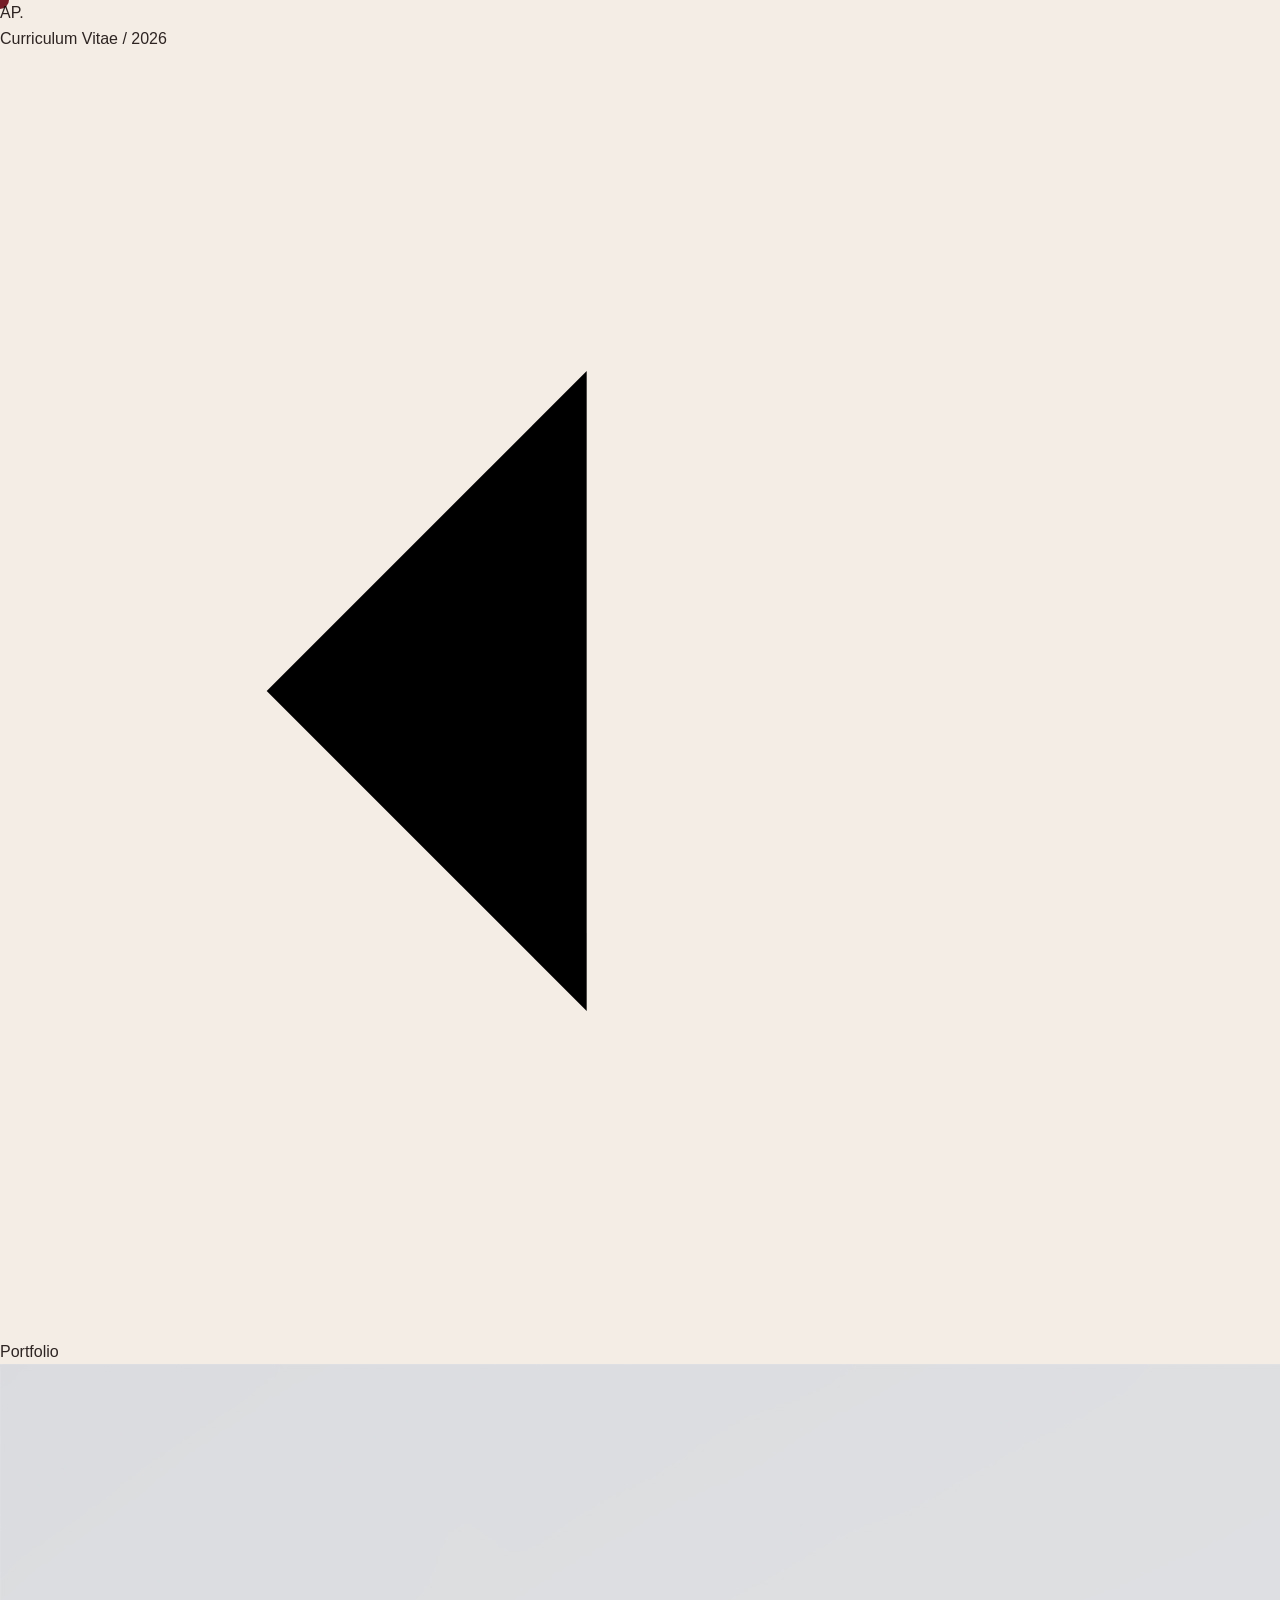
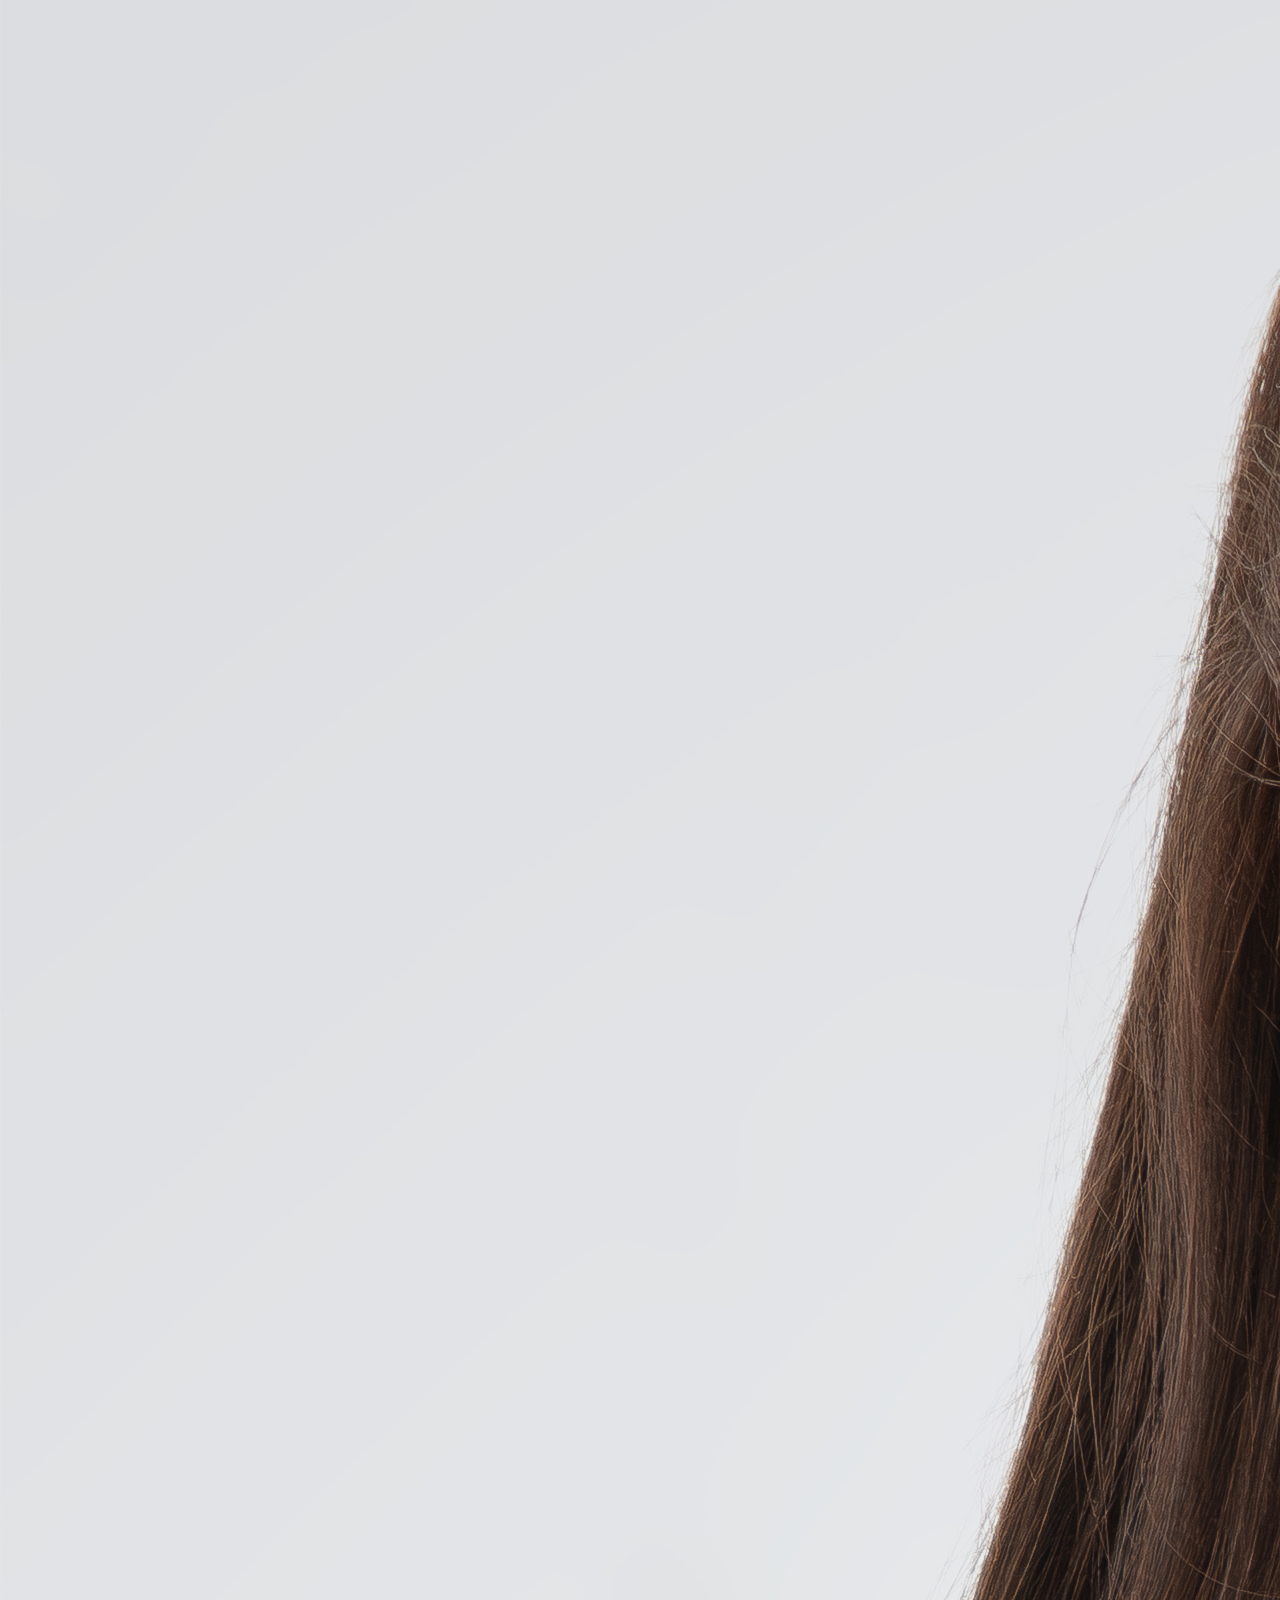
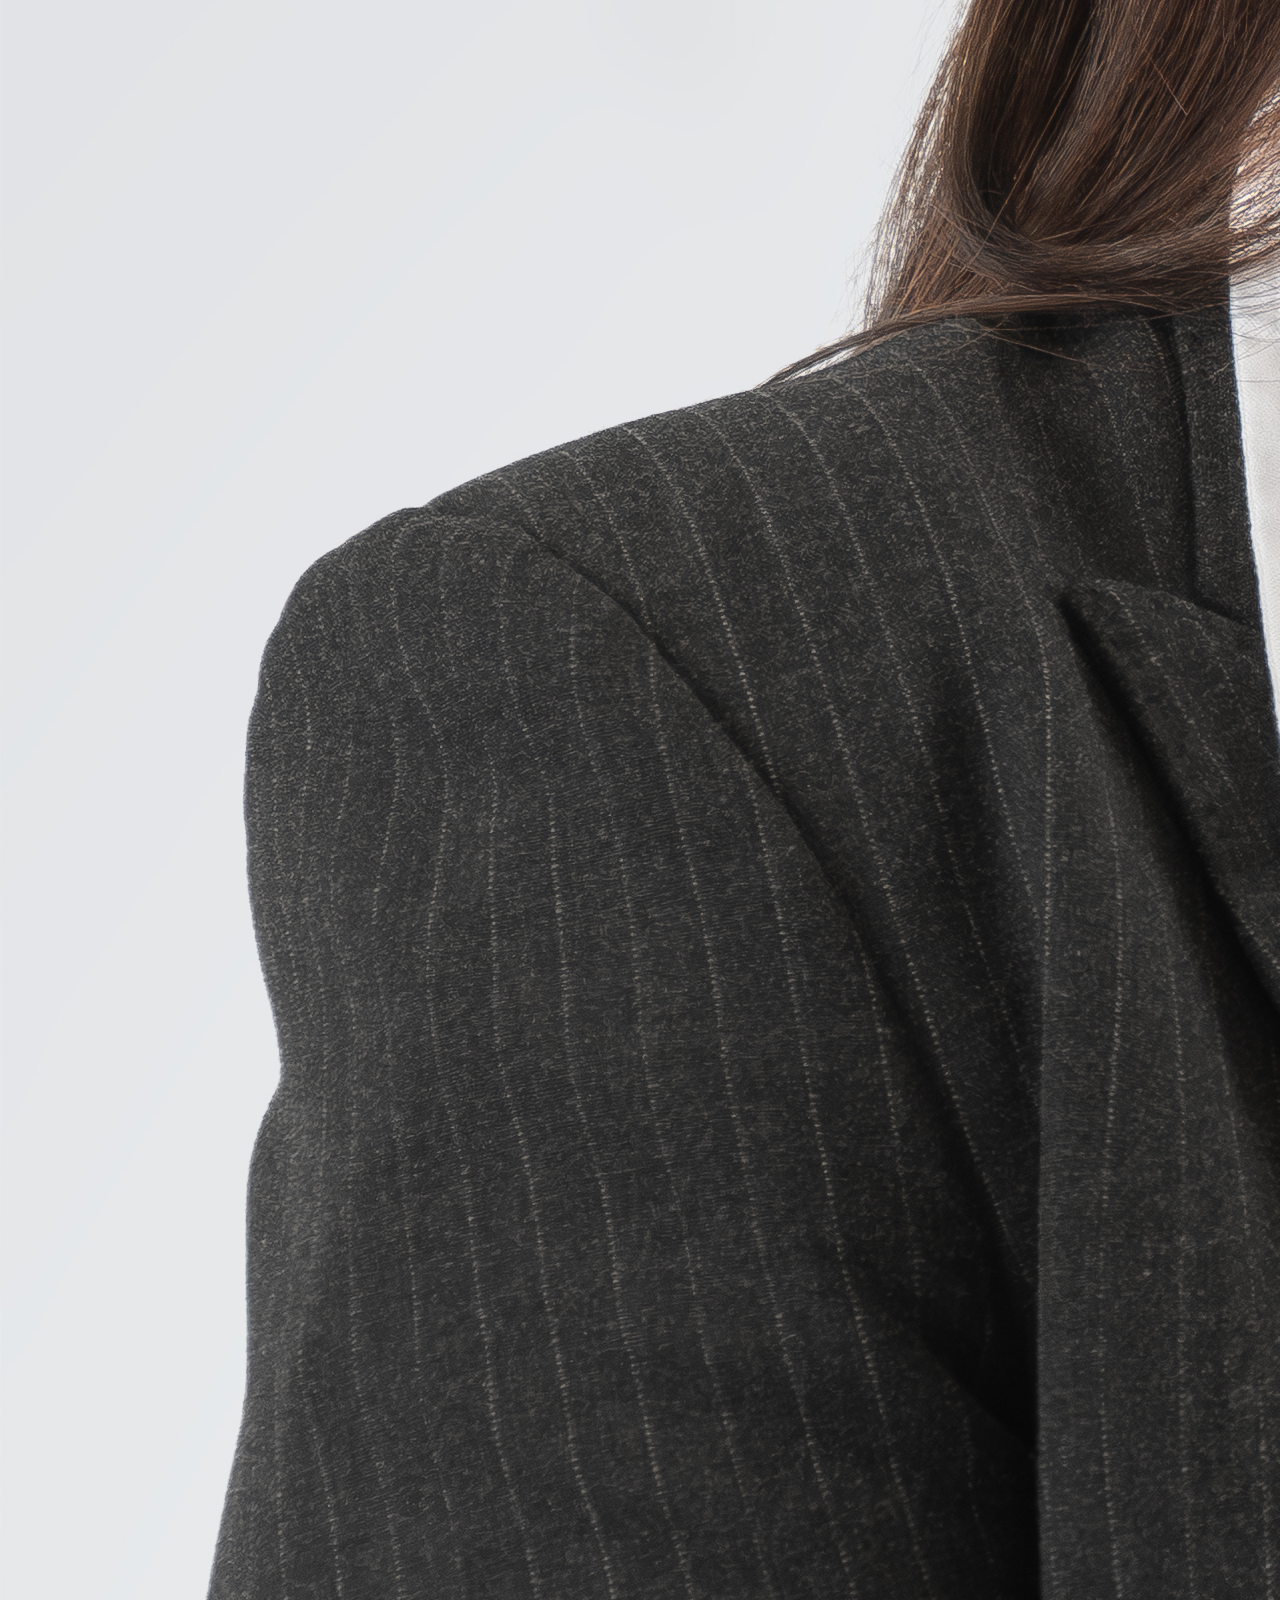
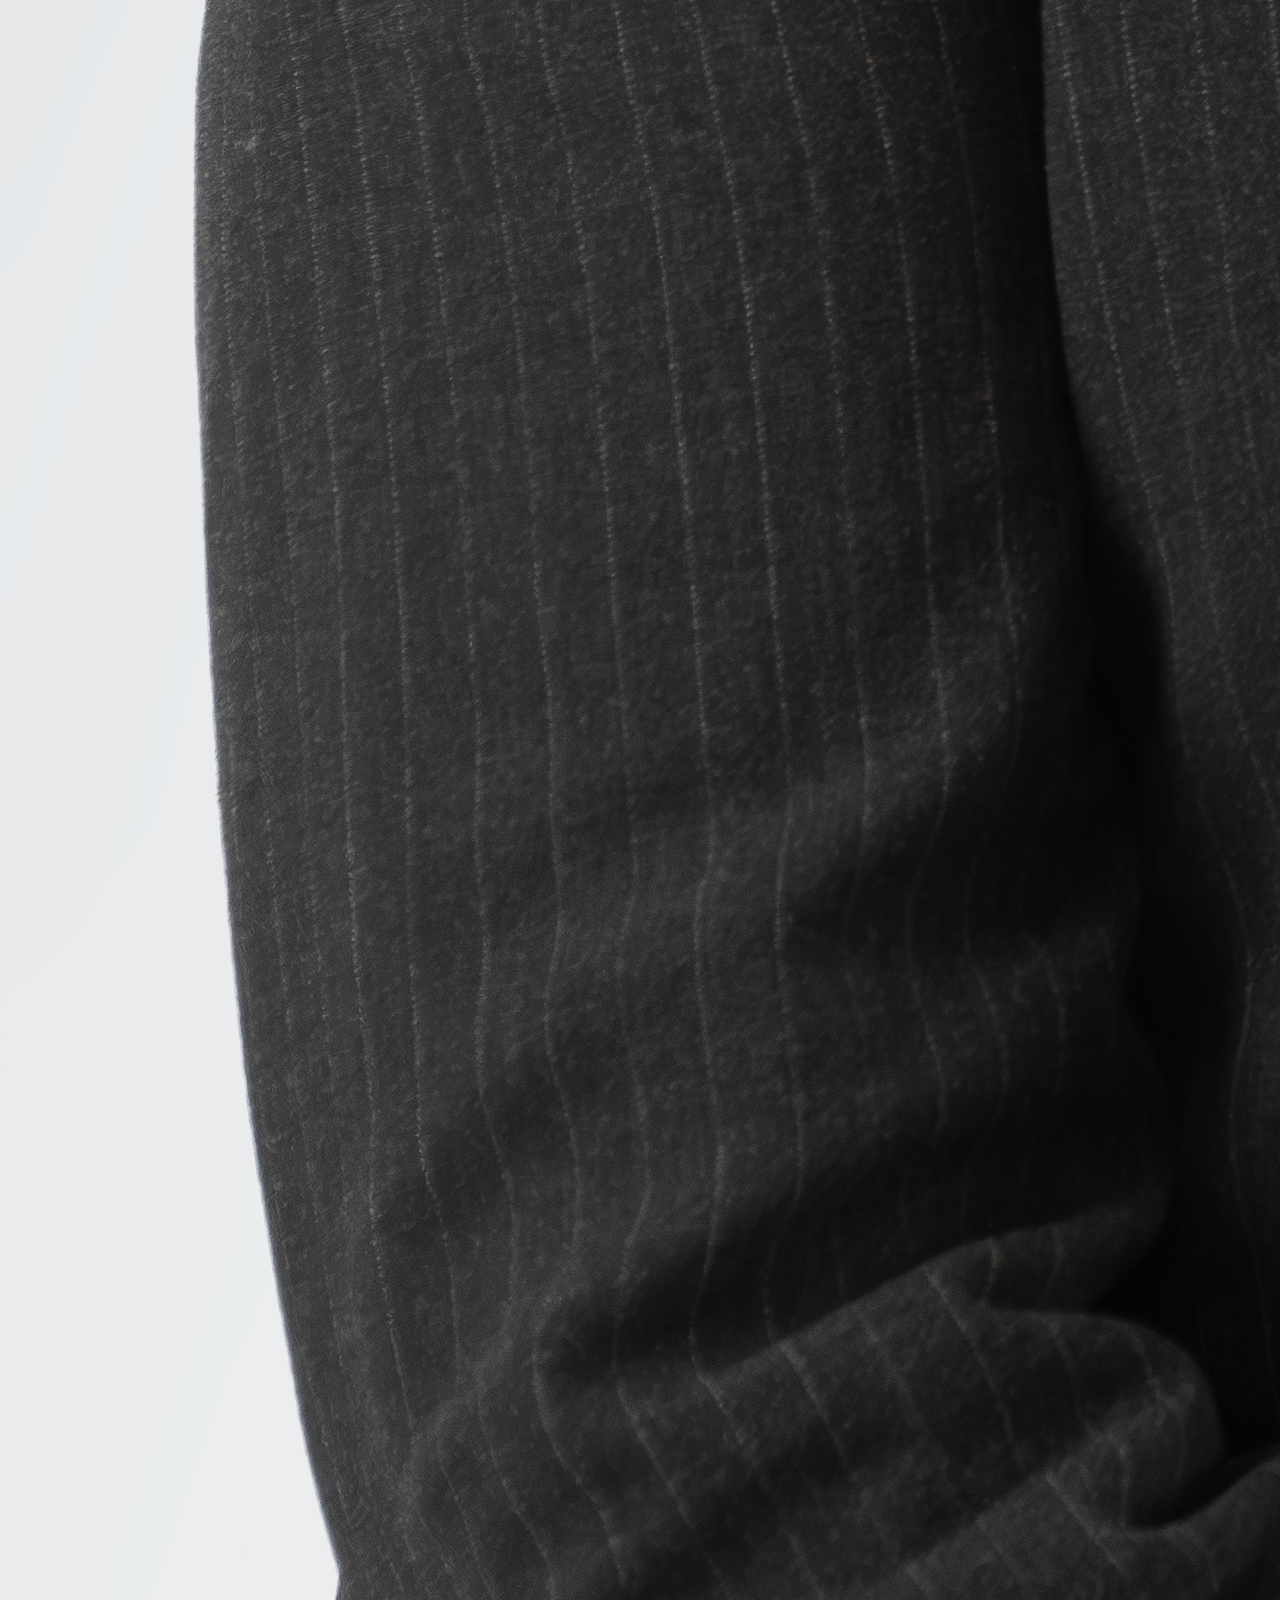
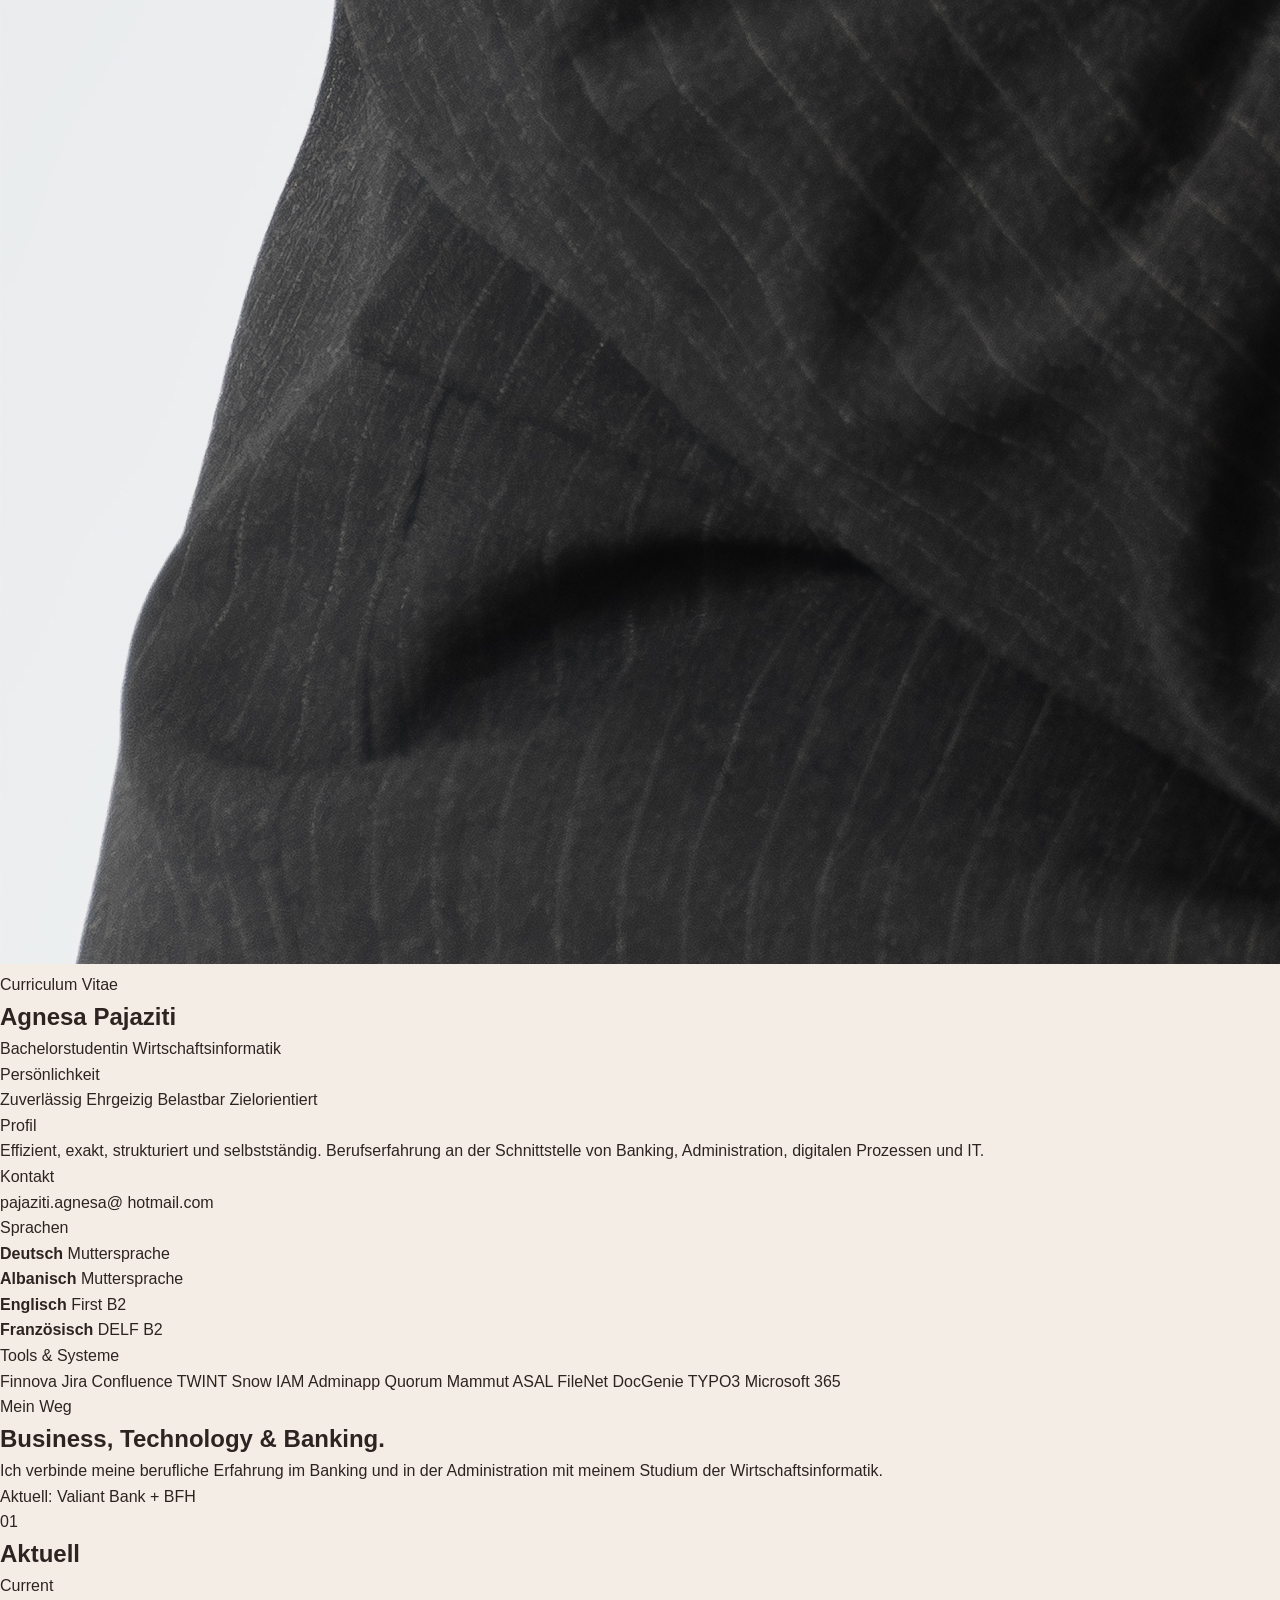
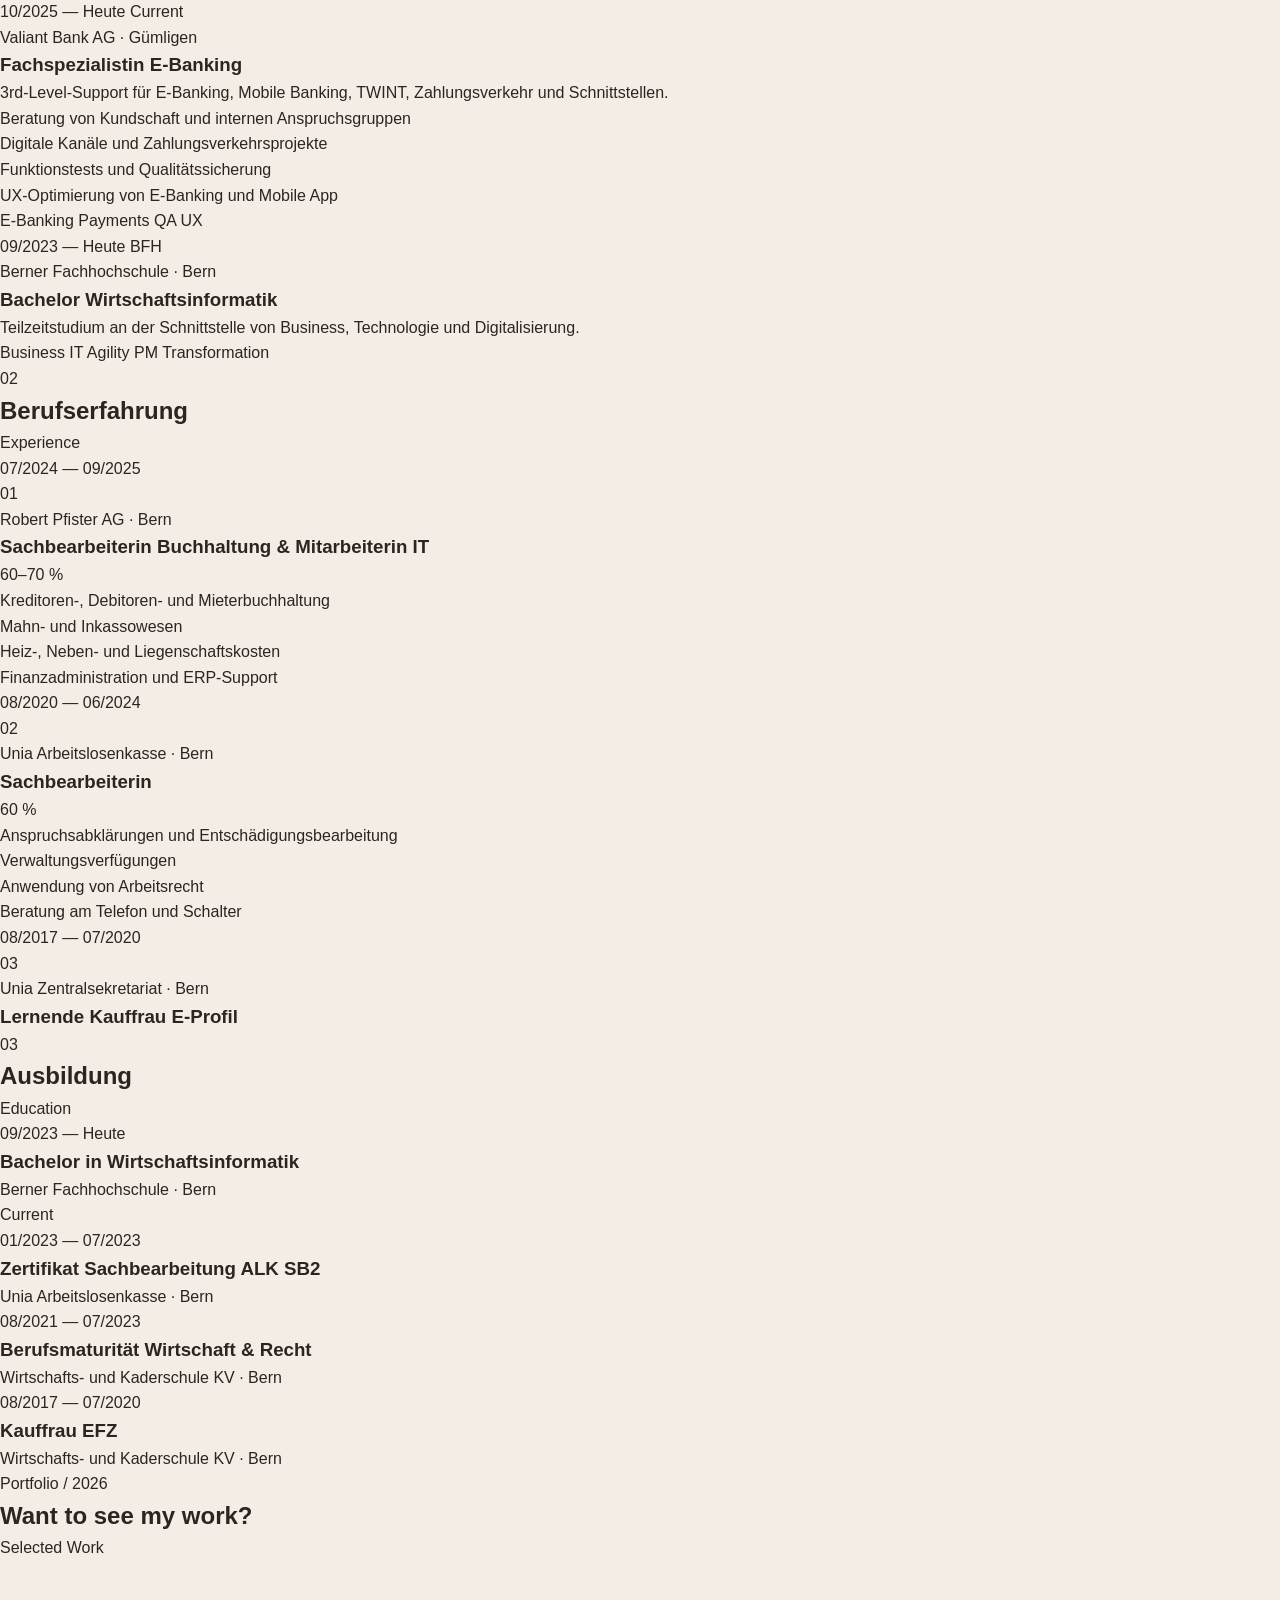
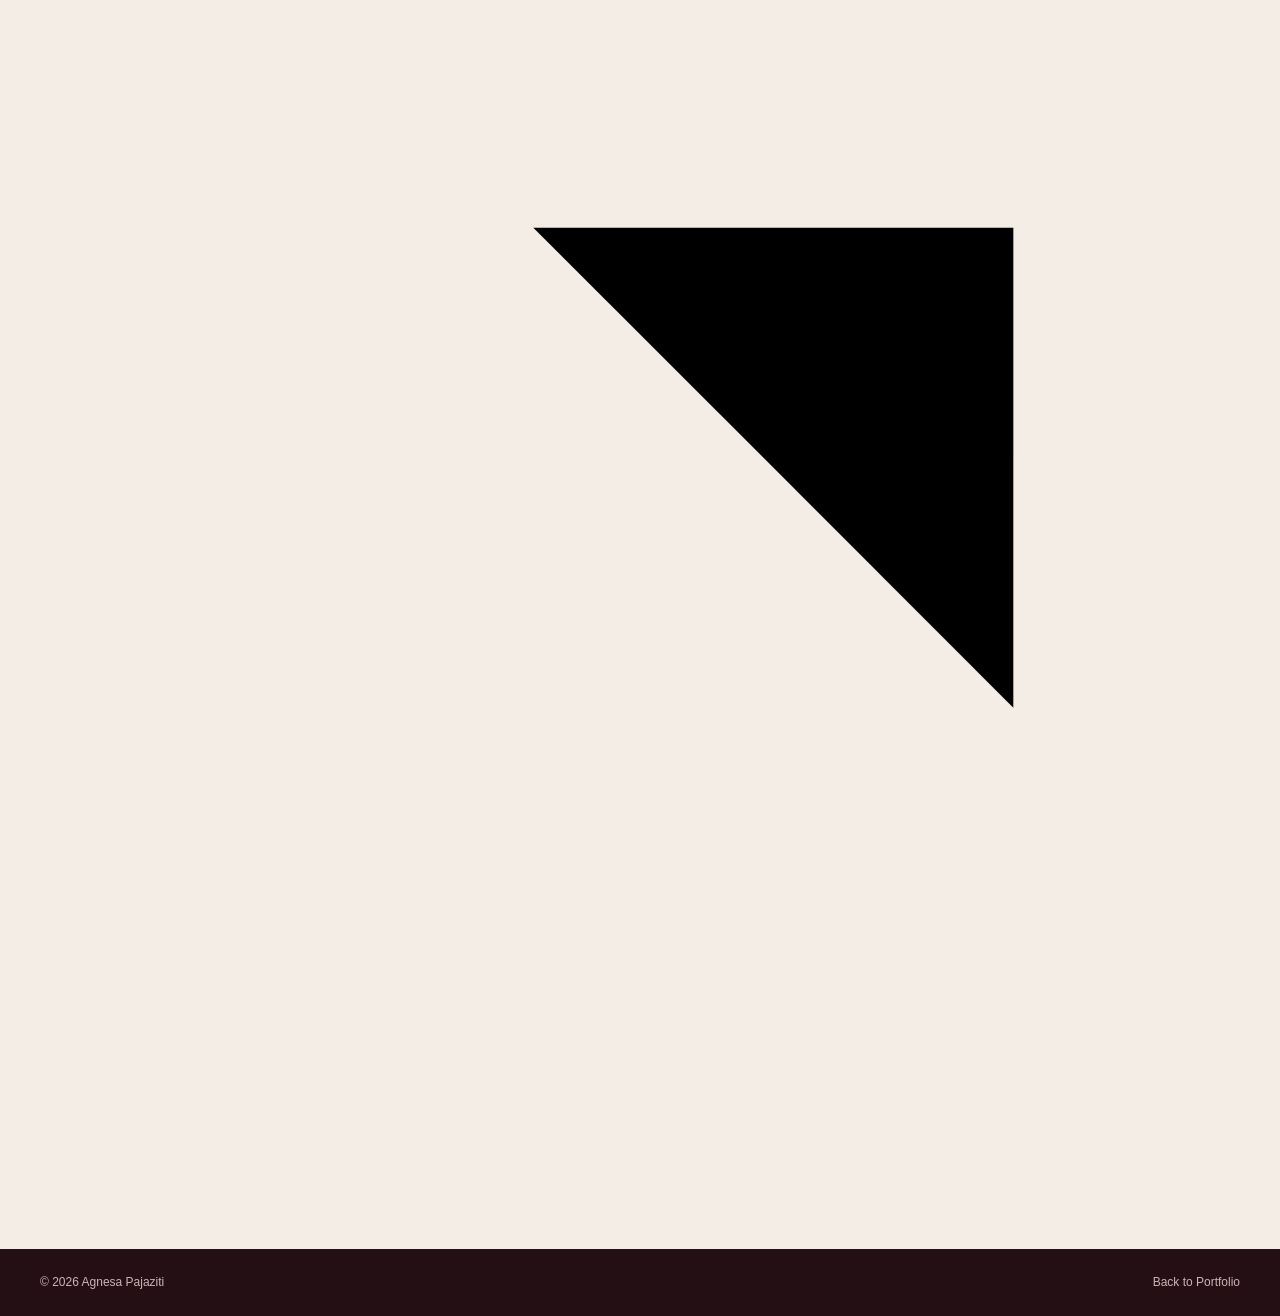
==== commit 7131aed9: "Redesign compact curriculum vitae page Rebuilt the CV page with a compact two-column layout inspired" ====
--- a/lebenslauf.html
+++ b/lebenslauf.html
@@ -16,13 +16,21 @@
 
     <title>Agnesa Pajaziti | Lebenslauf</title>
 
+    <!-- Hauptdesign -->
     <link
         rel="stylesheet"
         href="style.css"
     >
+
+    <!-- Eigenes CV Design -->
+    <link
+        rel="stylesheet"
+        href="lebenslauf.css"
+    >
 </head>
 
-<body class="cv-page">
+
+<body class="compact-cv-page">
 
     <!-- CUSTOM CURSOR -->
 
@@ -37,642 +45,800 @@
 
     <!-- HEADER -->
 
-    <header class="site-header">
-
-        <nav class="navbar">
+    <header class="cv-nav">
+
+        <div class="cv-nav-inner">
 
             <a
                 href="index.html"
-                class="brand-block"
+                class="cv-logo"
                 data-cursor="BACK"
             >
-                <span class="brand-subtitle">
-                    Portfolio / 2026
+                AP.
+            </a>
+
+
+            <div class="cv-nav-right">
+
+                <span>
+                    Curriculum Vitae / 2026
                 </span>
-            </a>
-
-
-            <a
-                href="index.html"
-                class="cv-back-link"
-                data-cursor="BACK"
-            >
-
-                <svg
-                    class="cv-back-arrow"
-                    viewBox="0 0 24 24"
-                    aria-hidden="true"
+
+
+                <a
+                    href="index.html"
+                    class="cv-back"
+                    data-cursor="BACK"
                 >
-                    <path d="M19 12 H5"></path>
-                    <path d="M11 6 L5 12 L11 18"></path>
-                </svg>
-
-                Portfolio
-
-            </a>
-
-        </nav>
+
+                    <svg
+                        viewBox="0 0 24 24"
+                        aria-hidden="true"
+                    >
+                        <path d="M19 12 H5"></path>
+                        <path d="M11 6 L5 12 L11 18"></path>
+                    </svg>
+
+                    Portfolio
+
+                </a>
+
+            </div>
+
+        </div>
 
     </header>
 
 
-    <main>
-
-        <!-- CV HERO -->
-
-        <section class="cv-hero">
-
-            <div class="cv-hero-number">
-                CV / 2026
+    <main class="cv-main">
+
+        <!-- =========================
+             LEFT SIDEBAR
+        ========================== -->
+
+        <aside class="cv-sidebar">
+
+            <div class="cv-portrait">
+
+                <img
+                    src="Pajaziti_Agnesa_paz_10922_bea.jpg"
+                    alt="Portrait von Agnesa Pajaziti"
+                >
+
             </div>
 
 
-            <div class="cv-hero-layout">
+            <div class="cv-name">
+
+                <span class="cv-small-label">
+                    Curriculum Vitae
+                </span>
+
+                <h1>
+                    Agnesa
+                    <span>Pajaziti</span>
+                </h1>
+
+
+                <p>
+                    Bachelorstudentin
+                    Wirtschaftsinformatik
+                </p>
+
+            </div>
+
+
+            <!-- PERSONALITY -->
+
+            <div class="cv-sidebar-block">
+
+                <p class="cv-sidebar-title">
+                    Persönlichkeit
+                </p>
+
+
+                <div class="cv-personality">
+
+                    <span>Zuverlässig</span>
+                    <span>Ehrgeizig</span>
+                    <span>Belastbar</span>
+                    <span>Zielorientiert</span>
+
+                </div>
+
+            </div>
+
+
+            <!-- ABOUT -->
+
+            <div class="cv-sidebar-block">
+
+                <p class="cv-sidebar-title">
+                    Profil
+                </p>
+
+
+                <p class="cv-sidebar-text">
+                    Effizient, exakt, strukturiert und selbstständig.
+                    Berufserfahrung an der Schnittstelle von Banking,
+                    Administration, digitalen Prozessen und IT.
+                </p>
+
+            </div>
+
+
+            <!-- CONTACT -->
+
+            <div class="cv-sidebar-block">
+
+                <p class="cv-sidebar-title">
+                    Kontakt
+                </p>
+
+
+                <a
+                    href="mailto:pajaziti.agnesa@hotmail.com"
+                    class="cv-email"
+                    data-cursor="MAIL"
+                >
+                    pajaziti.agnesa@
+                    hotmail.com
+                </a>
+
+            </div>
+
+
+            <!-- LANGUAGES -->
+
+            <div class="cv-sidebar-block">
+
+                <p class="cv-sidebar-title">
+                    Sprachen
+                </p>
+
+
+                <div class="cv-language-list">
+
+                    <div>
+                        <strong>Deutsch</strong>
+                        <span>Muttersprache</span>
+                    </div>
+
+                    <div>
+                        <strong>Albanisch</strong>
+                        <span>Muttersprache</span>
+                    </div>
+
+                    <div>
+                        <strong>Englisch</strong>
+                        <span>First B2</span>
+                    </div>
+
+                    <div>
+                        <strong>Französisch</strong>
+                        <span>DELF B2</span>
+                    </div>
+
+                </div>
+
+            </div>
+
+
+            <!-- TECH -->
+
+            <div class="cv-sidebar-block">
+
+                <p class="cv-sidebar-title">
+                    Tools & Systeme
+                </p>
+
+
+                <div class="cv-tech-cloud">
+
+                    <span>Finnova</span>
+                    <span>Jira</span>
+                    <span>Confluence</span>
+                    <span>TWINT Snow</span>
+                    <span>IAM Adminapp</span>
+                    <span>Quorum</span>
+                    <span>Mammut</span>
+                    <span>ASAL</span>
+                    <span>FileNet</span>
+                    <span>DocGenie</span>
+                    <span>TYPO3</span>
+                    <span>Microsoft 365</span>
+
+                </div>
+
+            </div>
+
+        </aside>
+
+
+        <!-- =========================
+             MAIN CV CONTENT
+        ========================== -->
+
+        <div class="cv-content">
+
+            <!-- INTRO -->
+
+            <section class="cv-intro">
 
                 <div>
 
-                    <p class="cv-kicker">
-                        Curriculum Vitae
+                    <p class="cv-eyebrow">
+                        Mein Weg
                     </p>
 
-                    <h1>
-                        Agnesa
-                        <span>Pajaziti</span>
-                    </h1>
-
-                </div>
-
-
-                <div class="cv-hero-intro">
+                    <h2>
+                        Business,
+                        <span>Technology & Banking.</span>
+                    </h2>
+
+                </div>
+
+
+                <div class="cv-intro-right">
 
                     <p>
-                        Wirtschaftsinformatikstudentin mit beruflicher
-                        Erfahrung an der Schnittstelle von Banking,
-                        Kundenservice, Finanzadministration,
-                        digitalen Prozessen und IT.
+                        Ich verbinde meine berufliche Erfahrung im Banking
+                        und in der Administration mit meinem Studium der
+                        Wirtschaftsinformatik.
                     </p>
 
 
-                    <div class="cv-hero-tags">
-
+                    <div class="cv-current-mini">
+
+                        <span class="cv-live-dot"></span>
+
+                        Aktuell:
+                        Valiant Bank + BFH
+
+                    </div>
+
+                </div>
+
+            </section>
+
+
+            <!-- =========================
+                 CURRENT
+            ========================== -->
+
+            <section class="cv-section-compact">
+
+                <div class="cv-section-head">
+
+                    <div>
                         <span>
-                            Business IT
+                            01
                         </span>
 
-                        <span>
-                            Banking
-                        </span>
-
-                        <span>
-                            Digital Processes
-                        </span>
-
-                        <span>
-                            UX
-                        </span>
-
+                        <h2>
+                            Aktuell
+                        </h2>
                     </div>
 
-                </div>
-
-            </div>
-
-        </section>
-
-
-        <!-- WORK EXPERIENCE -->
-
-        <section class="cv-section">
-
-            <div class="cv-section-heading">
-
-                <span>
-                    01
-                </span>
-
-                <p>
-                    Berufserfahrung
-                </p>
-
-                <h2>
-                    Experience
-                </h2>
-
-            </div>
-
-
-            <div class="cv-timeline">
-
-                <!-- VALIANT -->
-
-                <article class="cv-entry cv-entry-current">
-
-                    <div class="cv-entry-date">
-                        10/2025 — Heute
-                    </div>
-
-
-                    <div class="cv-entry-content">
-
-                        <div class="cv-entry-top">
-
-                            <p>
-                                Valiant Bank AG · Gümligen
-                            </p>
+
+                    <p>
+                        Current
+                    </p>
+
+                </div>
+
+
+                <div class="cv-current-grid">
+
+                    <!-- VALIANT -->
+
+                    <article class="cv-current-card cv-current-primary">
+
+                        <div class="cv-card-meta">
 
                             <span>
+                                10/2025 — Heute
+                            </span>
+
+                            <span class="cv-current-badge">
                                 Current
                             </span>
 
                         </div>
 
 
+                        <p class="cv-card-company">
+                            Valiant Bank AG · Gümligen
+                        </p>
+
+
                         <h3>
-                            Fachspezialistin E-Banking
+                            Fachspezialistin
+                            <span>E-Banking</span>
                         </h3>
 
 
-                        <p class="cv-entry-percentage">
-                            70 %
+                        <p>
+                            3rd-Level-Support für E-Banking,
+                            Mobile Banking, TWINT, Zahlungsverkehr
+                            und Schnittstellen.
                         </p>
 
 
-                        <div class="cv-entry-details">
-
-                            <p>
-                                3rd-Level-Support für E-Banking,
-                                Mobile Banking, TWINT, Zahlungsverkehr
-                                und Schnittstellen.
-                            </p>
-
-                            <p>
-                                Beratung von Kundschaft sowie
-                                internen Anspruchsgruppen.
-                            </p>
-
-                            <p>
-                                Bearbeitung und Weiterleitung von
-                                Supportfällen und Kundenfeedbacks.
-                            </p>
-
-                            <p>
-                                Mitarbeit an digitalen Kanälen,
-                                Zahlungsverkehrsprozessen und Projekten.
-                            </p>
-
-                            <p>
-                                Qualitätssicherung, Funktionstests
-                                und UX-Optimierung in E-Banking
-                                und Mobile App.
-                            </p>
-
-                        </div>
-
-                    </div>
-
-                </article>
-
-
-                <!-- ROBERT PFISTER -->
-
-                <article class="cv-entry">
-
-                    <div class="cv-entry-date">
-                        07/2024 — 09/2025
-                    </div>
-
-
-                    <div class="cv-entry-content">
-
-                        <p class="cv-company">
-                            Robert Pfister AG · Bern
-                        </p>
-
-
-                        <h3>
-                            Sachbearbeiterin Buchhaltung
-                            & Mitarbeiterin IT
-                        </h3>
-
-
-                        <p class="cv-entry-percentage">
-                            60–70 %
-                        </p>
-
-
-                        <div class="cv-entry-details">
-
-                            <p>
-                                Kreditoren-, Debitoren-
-                                und Mieterbuchhaltung.
-                            </p>
-
-                            <p>
-                                Mahn- und Inkassowesen sowie
-                                Heiz-, Neben- und
-                                Liegenschaftskostenabrechnungen.
-                            </p>
-
-                            <p>
-                                Finanzadministration inklusive
-                                Lohn, Eigentümerauszahlungen,
-                                Mietkautionen und ERP-Support.
-                            </p>
-
-                        </div>
-
-                    </div>
-
-                </article>
-
-
-                <!-- UNIA ALK -->
-
-                <article class="cv-entry">
-
-                    <div class="cv-entry-date">
-                        08/2020 — 06/2024
-                    </div>
-
-
-                    <div class="cv-entry-content">
-
-                        <p class="cv-company">
-                            Unia Arbeitslosenkasse · Bern
-                        </p>
-
-
-                        <h3>
-                            Sachbearbeiterin
-                        </h3>
-
-
-                        <p class="cv-entry-percentage">
-                            60 %
-                        </p>
-
-
-                        <div class="cv-entry-details">
-
-                            <p>
-                                Anspruchsabklärungen und
-                                Entschädigungsbearbeitung.
-                            </p>
-
-                            <p>
-                                Erstellung von Verwaltungsverfügungen
-                                und Anwendung von Arbeitsrecht.
-                            </p>
-
-                            <p>
-                                Korrespondenz mit Versicherten,
-                                Ämtern und Arbeitgebern sowie
-                                Beratung am Telefon und Schalter.
-                            </p>
-
-                        </div>
-
-                    </div>
-
-                </article>
-
-
-                <!-- APPRENTICESHIP -->
-
-                <article class="cv-entry">
-
-                    <div class="cv-entry-date">
-                        08/2017 — 07/2020
-                    </div>
-
-
-                    <div class="cv-entry-content">
-
-                        <p class="cv-company">
-                            Unia Zentralsekretariat · Bern
-                        </p>
-
-
-                        <h3>
-                            Lernende Kauffrau
-                            E-Profil
-                        </h3>
-
-                    </div>
-
-                </article>
-
-            </div>
-
-        </section>
-
-
-        <!-- EDUCATION -->
-
-        <section class="cv-section cv-section-dark">
-
-            <div class="cv-section-inner">
-
-                <div class="cv-section-heading">
-
-                    <span>
-                        02
-                    </span>
-
-                    <p>
-                        Ausbildung
-                    </p>
-
-                    <h2>
-                        Education
-                    </h2>
-
-                </div>
-
-
-                <div class="education-grid">
-
-                    <article class="education-card education-current">
-
-                        <span class="education-number">
-                            01
-                        </span>
-
-
-                        <p class="education-date">
-                            09/2023 — Heute
+                        <ul>
+
+                            <li>
+                                Beratung von Kundschaft und
+                                internen Anspruchsgruppen
+                            </li>
+
+                            <li>
+                                Digitale Kanäle und
+                                Zahlungsverkehrsprojekte
+                            </li>
+
+                            <li>
+                                Funktionstests und
+                                Qualitätssicherung
+                            </li>
+
+                            <li>
+                                UX-Optimierung von
+                                E-Banking und Mobile App
+                            </li>
+
+                        </ul>
+
+
+                        <div class="cv-inline-tags">
+
+                            <span>E-Banking</span>
+                            <span>Payments</span>
+                            <span>QA</span>
+                            <span>UX</span>
+
+                        </div>
+
+                    </article>
+
+
+                    <!-- BFH -->
+
+                    <article class="cv-current-card">
+
+                        <div class="cv-card-meta">
+
+                            <span>
+                                09/2023 — Heute
+                            </span>
+
+                            <span>
+                                BFH
+                            </span>
+
+                        </div>
+
+
+                        <p class="cv-card-company">
+                            Berner Fachhochschule · Bern
                         </p>
 
 
                         <h3>
                             Bachelor
-                            Wirtschaftsinformatik
+                            <span>Wirtschaftsinformatik</span>
                         </h3>
 
 
                         <p>
-                            Berner Fachhochschule,
-                            Bern
+                            Teilzeitstudium an der Schnittstelle
+                            von Business, Technologie und
+                            Digitalisierung.
                         </p>
 
 
-                        <span class="education-badge">
+                        <div class="cv-inline-tags">
+
+                            <span>Business IT</span>
+                            <span>Agility</span>
+                            <span>PM</span>
+                            <span>Transformation</span>
+
+                        </div>
+
+                    </article>
+
+                </div>
+
+            </section>
+
+
+            <!-- =========================
+                 EXPERIENCE
+            ========================== -->
+
+            <section class="cv-section-compact">
+
+                <div class="cv-section-head">
+
+                    <div>
+                        <span>
+                            02
+                        </span>
+
+                        <h2>
+                            Berufserfahrung
+                        </h2>
+                    </div>
+
+
+                    <p>
+                        Experience
+                    </p>
+
+                </div>
+
+
+                <div class="cv-timeline-compact">
+
+                    <!-- ROBERT PFISTER -->
+
+                    <article class="cv-timeline-entry">
+
+                        <div class="cv-timeline-date">
+                            07/2024
+                            <span>—</span>
+                            09/2025
+                        </div>
+
+
+                        <div class="cv-timeline-marker">
+                            01
+                        </div>
+
+
+                        <div class="cv-timeline-content">
+
+                            <div class="cv-timeline-title">
+
+                                <div>
+
+                                    <p>
+                                        Robert Pfister AG · Bern
+                                    </p>
+
+                                    <h3>
+                                        Sachbearbeiterin Buchhaltung
+                                        & Mitarbeiterin IT
+                                    </h3>
+
+                                </div>
+
+
+                                <span>
+                                    60–70 %
+                                </span>
+
+                            </div>
+
+
+                            <div class="cv-job-grid">
+
+                                <p>
+                                    Kreditoren-, Debitoren-
+                                    und Mieterbuchhaltung
+                                </p>
+
+                                <p>
+                                    Mahn- und Inkassowesen
+                                </p>
+
+                                <p>
+                                    Heiz-, Neben- und
+                                    Liegenschaftskosten
+                                </p>
+
+                                <p>
+                                    Finanzadministration
+                                    und ERP-Support
+                                </p>
+
+                            </div>
+
+                        </div>
+
+                    </article>
+
+
+                    <!-- UNIA -->
+
+                    <article class="cv-timeline-entry">
+
+                        <div class="cv-timeline-date">
+                            08/2020
+                            <span>—</span>
+                            06/2024
+                        </div>
+
+
+                        <div class="cv-timeline-marker">
+                            02
+                        </div>
+
+
+                        <div class="cv-timeline-content">
+
+                            <div class="cv-timeline-title">
+
+                                <div>
+
+                                    <p>
+                                        Unia Arbeitslosenkasse · Bern
+                                    </p>
+
+                                    <h3>
+                                        Sachbearbeiterin
+                                    </h3>
+
+                                </div>
+
+
+                                <span>
+                                    60 %
+                                </span>
+
+                            </div>
+
+
+                            <div class="cv-job-grid">
+
+                                <p>
+                                    Anspruchsabklärungen und
+                                    Entschädigungsbearbeitung
+                                </p>
+
+                                <p>
+                                    Verwaltungsverfügungen
+                                </p>
+
+                                <p>
+                                    Anwendung von Arbeitsrecht
+                                </p>
+
+                                <p>
+                                    Beratung am Telefon
+                                    und Schalter
+                                </p>
+
+                            </div>
+
+                        </div>
+
+                    </article>
+
+
+                    <!-- LEHRE -->
+
+                    <article class="cv-timeline-entry">
+
+                        <div class="cv-timeline-date">
+                            08/2017
+                            <span>—</span>
+                            07/2020
+                        </div>
+
+
+                        <div class="cv-timeline-marker">
+                            03
+                        </div>
+
+
+                        <div class="cv-timeline-content">
+
+                            <div class="cv-timeline-title">
+
+                                <div>
+
+                                    <p>
+                                        Unia Zentralsekretariat · Bern
+                                    </p>
+
+                                    <h3>
+                                        Lernende Kauffrau
+                                        E-Profil
+                                    </h3>
+
+                                </div>
+
+                            </div>
+
+                        </div>
+
+                    </article>
+
+                </div>
+
+            </section>
+
+
+            <!-- =========================
+                 EDUCATION
+            ========================== -->
+
+            <section class="cv-section-compact">
+
+                <div class="cv-section-head">
+
+                    <div>
+                        <span>
+                            03
+                        </span>
+
+                        <h2>
+                            Ausbildung
+                        </h2>
+                    </div>
+
+
+                    <p>
+                        Education
+                    </p>
+
+                </div>
+
+
+                <div class="cv-education-list">
+
+                    <article class="cv-education-row">
+
+                        <span>
+                            09/2023 — Heute
+                        </span>
+
+                        <div>
+
+                            <h3>
+                                Bachelor in Wirtschaftsinformatik
+                            </h3>
+
+                            <p>
+                                Berner Fachhochschule · Bern
+                            </p>
+
+                        </div>
+
+
+                        <span class="education-current-label">
                             Current
                         </span>
 
                     </article>
 
 
-                    <article class="education-card">
-
-                        <span class="education-number">
-                            02
+                    <article class="cv-education-row">
+
+                        <span>
+                            01/2023 — 07/2023
                         </span>
 
-
-                        <p class="education-date">
-                            01/2023 — 07/2023
-                        </p>
-
-
-                        <h3>
-                            Zertifikat
-                            Sachbearbeitung ALK SB2
-                        </h3>
-
-
-                        <p>
-                            Unia Arbeitslosenkasse,
-                            Bern
-                        </p>
+                        <div>
+
+                            <h3>
+                                Zertifikat Sachbearbeitung ALK SB2
+                            </h3>
+
+                            <p>
+                                Unia Arbeitslosenkasse · Bern
+                            </p>
+
+                        </div>
 
                     </article>
 
 
-                    <article class="education-card">
-
-                        <span class="education-number">
-                            03
+                    <article class="cv-education-row">
+
+                        <span>
+                            08/2021 — 07/2023
                         </span>
 
-
-                        <p class="education-date">
-                            08/2021 — 07/2023
-                        </p>
-
-
-                        <h3>
-                            Berufsmaturität
-                            Wirtschaft & Recht
-                        </h3>
-
-
-                        <p>
-                            Wirtschafts- und Kaderschule KV,
-                            Bern
-                        </p>
+                        <div>
+
+                            <h3>
+                                Berufsmaturität Wirtschaft & Recht
+                            </h3>
+
+                            <p>
+                                Wirtschafts- und Kaderschule KV · Bern
+                            </p>
+
+                        </div>
 
                     </article>
 
 
-                    <article class="education-card">
-
-                        <span class="education-number">
-                            04
+                    <article class="cv-education-row">
+
+                        <span>
+                            08/2017 — 07/2020
                         </span>
 
-
-                        <p class="education-date">
-                            08/2017 — 07/2020
-                        </p>
-
-
-                        <h3>
-                            Kauffrau EFZ
-                        </h3>
-
-
-                        <p>
-                            Wirtschafts- und Kaderschule KV,
-                            Bern
-                        </p>
+                        <div>
+
+                            <h3>
+                                Kauffrau EFZ
+                            </h3>
+
+                            <p>
+                                Wirtschafts- und Kaderschule KV · Bern
+                            </p>
+
+                        </div>
 
                     </article>
 
                 </div>
 
-            </div>
-
-        </section>
-
-
-        <!-- TECH -->
-
-        <section class="cv-section">
-
-            <div class="cv-section-heading">
-
-                <span>
-                    03
-                </span>
-
-                <p>
-                    Kompetenzen
-                </p>
-
-                <h2>
-                    Tools & systems
-                </h2>
-
-            </div>
-
-
-            <div class="cv-tool-grid">
-
-                <span>Microsoft Office</span>
-                <span>TYPO3</span>
-                <span>ASAL</span>
-                <span>DocGenie</span>
-                <span>FileNet</span>
-                <span>Quorum</span>
-                <span>Mammut</span>
-                <span>Jira</span>
-                <span>Confluence</span>
-                <span>TWINT Snow</span>
-                <span>IAM Adminapp</span>
-                <span>Finnova</span>
-
-            </div>
-
-        </section>
-
-
-        <!-- LANGUAGES -->
-
-        <section class="cv-section language-section">
-
-            <div class="cv-section-heading">
-
-                <span>
-                    04
-                </span>
-
-                <p>
-                    Languages
-                </p>
-
-                <h2>
-                    Sprachen
-                </h2>
-
-            </div>
-
-
-            <div class="language-grid">
-
-                <article>
+            </section>
+
+
+            <!-- =========================
+                 BOTTOM CTA
+            ========================== -->
+
+            <section class="cv-bottom">
+
+                <div>
 
                     <span>
-                        DE
+                        Portfolio / 2026
                     </span>
 
-                    <h3>
-                        Deutsch
-                    </h3>
-
-                    <p>
-                        Muttersprache
-                    </p>
-
-                </article>
-
-
-                <article>
-
-                    <span>
-                        AL
-                    </span>
-
-                    <h3>
-                        Albanisch
-                    </h3>
-
-                    <p>
-                        Muttersprache
-                    </p>
-
-                </article>
-
-
-                <article>
-
-                    <span>
-                        EN
-                    </span>
-
-                    <h3>
-                        Englisch
-                    </h3>
-
-                    <p>
-                        First B2
-                    </p>
-
-                </article>
-
-
-                <article>
-
-                    <span>
-                        FR
-                    </span>
-
-                    <h3>
-                        Französisch
-                    </h3>
-
-                    <p>
-                        DELF B2
-                    </p>
-
-                </article>
-
-            </div>
-
-        </section>
-
-
-        <!-- BACK -->
-
-        <section class="cv-return-section">
-
-            <p>
-                Back to portfolio
-            </p>
-
-
-            <a
-                href="index.html"
-                data-cursor="BACK"
-            >
-                Zurück zum
-                <span>Portfolio.</span>
-            </a>
-
-        </section>
+                    <h2>
+                        Want to see
+                        <span>my work?</span>
+                    </h2>
+
+                </div>
+
+
+                <a
+                    href="index.html#projects"
+                    class="cv-project-link"
+                    data-cursor="VIEW"
+                >
+
+                    Selected Work
+
+                    <svg
+                        viewBox="0 0 24 24"
+                        aria-hidden="true"
+                    >
+                        <path d="M5 19 L19 5"></path>
+                        <path d="M10 5 H19 V14"></path>
+                    </svg>
+
+                </a>
+
+            </section>
+
+        </div>
 
     </main>
 
 
-    <footer>
-
-        <p>
+    <footer class="compact-cv-footer">
+
+        <span>
             © 2026 Agnesa Pajaziti
-        </p>
-
-        <p>
-            Curriculum Vitae
-        </p>
+        </span>
+
+        <a
+            href="index.html"
+            data-cursor="BACK"
+        >
+            Back to Portfolio
+        </a>
 
     </footer>
 
